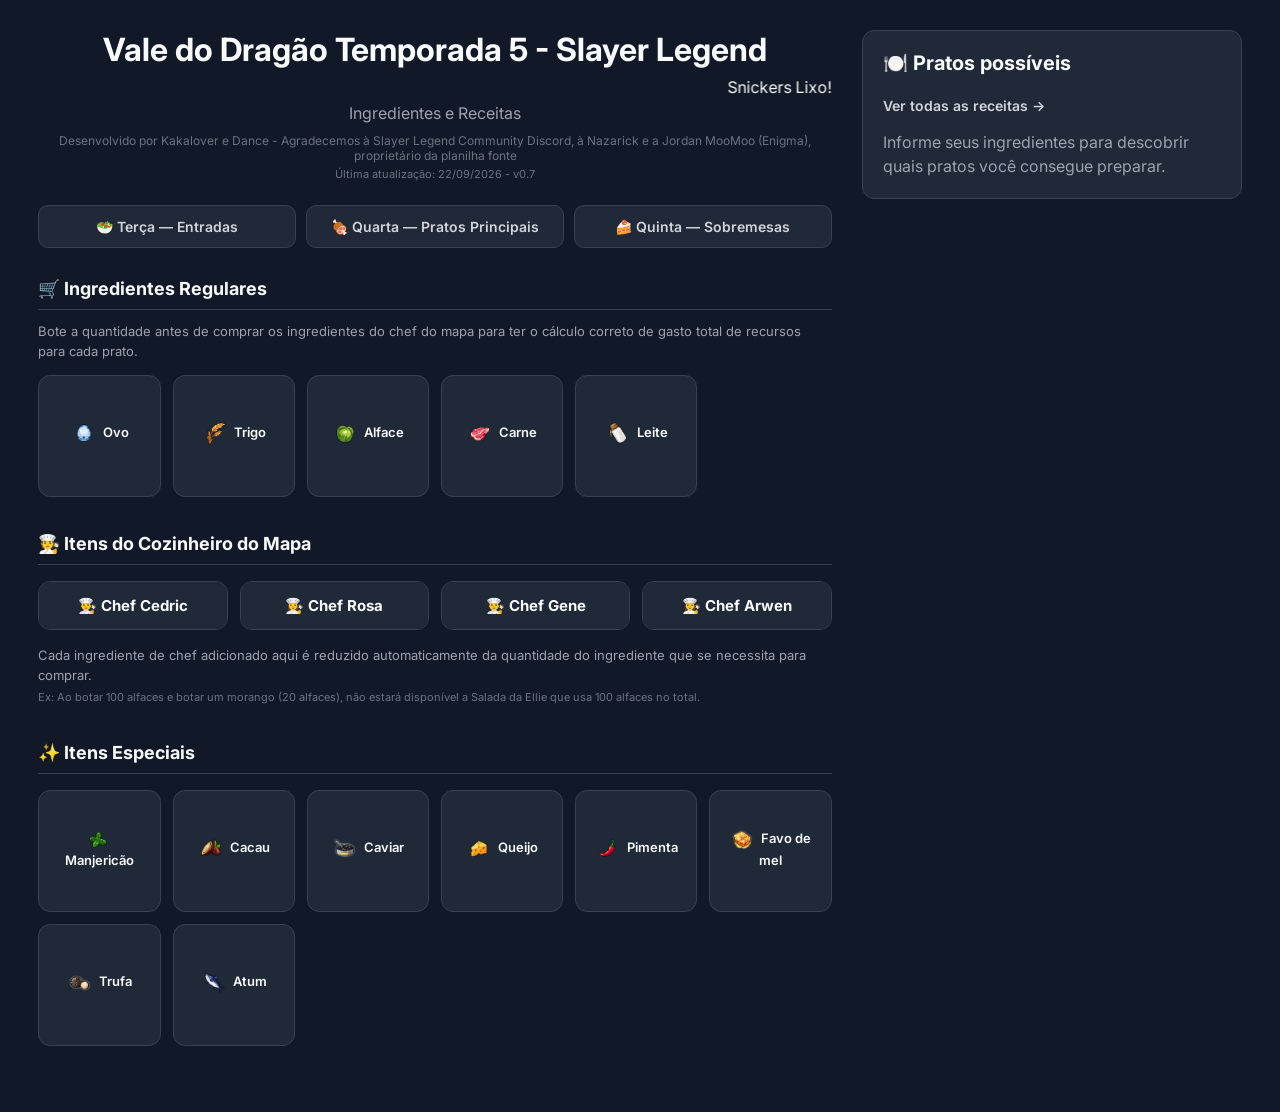
==== index.html @ dd19a3dc "feat: adiciona catalogo completo de receitas - inclui pagina de receitas com filtros por categoria, " ====
<!DOCTYPE html>
<html lang="pt-BR">

<head>
    <meta charset="UTF-8">
    <meta name="viewport" content="width=device-width, initial-scale=1.0">
    <title>Vale do Dragão Temporada 5 - Slayer Legend</title>
    <link rel="preconnect" href="https://fonts.googleapis.com">
    <link rel="preconnect" href="https://fonts.gstatic.com" crossorigin>
    <link href="https://fonts.googleapis.com/css2?family=Inter:wght@400;600;700&display=swap" rel="stylesheet">
    <link rel="stylesheet" href="style.css">
</head>

<body>

    <main class="container">

        <section class="main-content">

            <h1>Vale do Dragão Temporada 5 - Slayer Legend</h1>
            <marquee>Snickers Lixo! - Dance, 2026&nbsp;&nbsp;&nbsp;&nbsp;sai dai mirai nikki - Pevin, 2026&nbsp;&nbsp;&nbsp;&nbsp;,conforme,&nbsp;&nbsp;&nbsp;&nbsp;calma rabo de fada - Pevin, 2026&nbsp;&nbsp;&nbsp;&nbsp;Ban no Tales&nbsp;&nbsp;&nbsp;&nbsp;Mamo pelo amor de deus - Tales, 2025</marquee>
            <p class="subtitle">
                Ingredientes e Receitas
            </p>
            <p class="credits">Desenvolvido por Kakalover e Dance - Agradecemos à Slayer Legend Community Discord, à Nazarick e a Jordan MooMoo (Enigma), proprietário da planilha fonte</p>
            <p class="last-update">Última atualização: 22/09/2026 - v0.7</p>

            <!-- DAY SELECTOR -->
            <div class="day-selector">
                <button class="day-btn" data-day="Terca">🥗 Terça — Entradas</button>
                <button class="day-btn" data-day="Quarta">🍖 Quarta — Pratos Principais</button>
                <button class="day-btn" data-day="Quinta">🍰 Quinta — Sobremesas</button>
            </div>

            <!-- REGULAR INGREDIENTS -->
            <section class="ingredients-section">
                <h2>🛒 Ingredientes Regulares</h2>
                <p class="section-note">Bote a quantidade antes de comprar os ingredientes do chef do mapa para ter o cálculo correto de gasto total de recursos para cada prato.</p>
                <div class="ingredients">
                    <div class="ingredient-box">
                        <label for="Ovo"><img class="ingredient-icon" src="assets/ingredients/Ovo.png" alt=""> Ovo</label>
                        <input id="Ovo" type="number" min="0" value="0">
                    </div>
                    <div class="ingredient-box">
                        <label for="Trigo"><img class="ingredient-icon" src="assets/ingredients/Trigo.png" alt=""> Trigo</label>
                        <input id="Trigo" type="number" min="0" value="0">
                    </div>
                    <div class="ingredient-box">
                        <label for="Alface"><img class="ingredient-icon" src="assets/ingredients/Alface.png" alt=""> Alface</label>
                        <input id="Alface" type="number" min="0" value="0">
                    </div>
                    <div class="ingredient-box">
                        <label for="Carne"><img class="ingredient-icon" src="assets/ingredients/Carne.png" alt=""> Carne</label>
                        <input id="Carne" type="number" min="0" value="0">
                    </div>
                    <div class="ingredient-box">
                        <label for="Leite"><img class="ingredient-icon" src="assets/ingredients/Leite.png" alt=""> Leite</label>
                        <input id="Leite" type="number" min="0" value="0">
                    </div>
                </div>
            </section>

            <!-- MAP CHEF -->
            <section class="ingredients-section">
                <h2>🧑‍🍳 Itens do Cozinheiro do Mapa</h2>

                <div class="chefs-container">
                    <div class="chef-card" data-chef="cedric">
                        <div class="chef-header">👨‍🍳 Chef Cedric</div>
                        <label class="chef-checkbox"><input type="checkbox"> Eu já comprei os ingredientes, não reduza dos ingredientes regulares totais</label>
                        <label class="chef-checkbox"><input type="checkbox"> Obtive os ingredientes na runa, não reduza dos ingredientes regulares totais</label>
                        <div class="chef-items">
                            <div class="ingredient-box map-chef-item" data-id="Morango" data-cost-type="Alface" data-cost-amount="20">
                                <label><img class="ingredient-icon" src="assets/ingredients/Morango.png" alt=""> Morango</label>
                                <input type="number" min="0" step="10" value="0">
                            </div>
                            <div class="ingredient-box map-chef-item" data-id="Cana-de-açúcar" data-cost-type="Leite" data-cost-amount="50">
                                <label><img class="ingredient-icon" src="assets/ingredients/Cana-de-açúcar.png" alt=""> Cana-de-açúcar</label>
                                <input type="number" min="0" step="10" value="0">
                            </div>
                        </div>
                    </div>

                    <div class="chef-card" data-chef="rosa">
                        <div class="chef-header">👩‍🍳 Chef Rosa</div>
                        <label class="chef-checkbox"><input type="checkbox"> Eu já comprei os ingredientes, não reduza dos ingredientes regulares totais</label>
                        <label class="chef-checkbox"><input type="checkbox"> Obtive os ingredientes na runa, não reduza dos ingredientes regulares totais</label>
                        <div class="chef-items">
                            <div class="ingredient-box map-chef-item" data-id="Milho" data-cost-type="Leite" data-cost-amount="50">
                                <label><img class="ingredient-icon" src="assets/ingredients/Milho.png" alt=""> Milho</label>
                                <input type="number" min="0" step="10" value="0">
                            </div>
                            <div class="ingredient-box map-chef-item" data-id="Amendoim" data-cost-type="Alface" data-cost-amount="20">
                                <label><img class="ingredient-icon" src="assets/ingredients/Amendoim.png" alt=""> Amendoim</label>
                                <input type="number" min="0" step="10" value="0">
                            </div>
                        </div>
                    </div>

                    <div class="chef-card" data-chef="gene">
                        <div class="chef-header">👨‍🍳 Chef Gene</div>
                        <label class="chef-checkbox"><input type="checkbox"> Eu já comprei os ingredientes, não reduza dos ingredientes regulares totais</label>
                        <label class="chef-checkbox"><input type="checkbox"> Obtive os ingredientes na runa, não reduza dos ingredientes regulares totais</label>
                        <div class="chef-items">
                            <div class="ingredient-box map-chef-item" data-id="Camarão" data-cost-type="Trigo" data-cost-amount="100">
                                <label><img class="ingredient-icon" src="assets/ingredients/Camarão.png" alt=""> Camarão</label>
                                <input type="number" min="0" step="10" value="0">
                            </div>
                            <div class="ingredient-box map-chef-item" data-id="Arroz" data-cost-type="Carne" data-cost-amount="10">
                                <label><img class="ingredient-icon" src="assets/ingredients/Arroz.png" alt=""> Arroz</label>
                                <input type="number" min="0" step="10" value="0">
                            </div>
                        </div>
                    </div>

                    <div class="chef-card" data-chef="arwen">
                        <div class="chef-header">👩‍🍳 Chef Arwen</div>
                        <label class="chef-checkbox"><input type="checkbox"> Eu já comprei os ingredientes, não reduza dos ingredientes regulares totais</label>
                        <label class="chef-checkbox"><input type="checkbox"> Obtive os ingredientes na runa, não reduza dos ingredientes regulares totais</label>
                        <div class="chef-items">
                            <div class="ingredient-box map-chef-item" data-id="Batata" data-cost-type="Alface" data-cost-amount="20">
                                <label><img class="ingredient-icon" src="assets/ingredients/Batata.png" alt=""> Batata</label>
                                <input type="number" min="0" step="10" value="0">
                            </div>
                            <div class="ingredient-box map-chef-item" data-id="Tomate" data-cost-type="Leite" data-cost-amount="50">
                                <label><img class="ingredient-icon" src="assets/ingredients/Tomate.png" alt=""> Tomate</label>
                                <input type="number" min="0" step="10" value="0">
                            </div>
                        </div>
                    </div>
                </div>

                <p class="section-note chef-note">Cada ingrediente de chef adicionado aqui é reduzido automaticamente da quantidade do ingrediente que se necessita para comprar.<small>Ex: Ao botar 100 alfaces e botar um morango (20 alfaces), não estará disponível a Salada da Ellie que usa 100 alfaces no total.</small></p>

                <div id="cost-summary" class="cost-summary" style="display: none;">
                    <strong>Custos para o Cozinheiro:</strong>
                    <span id="cost-text"></span>
                </div>
            </section>

            <!-- SPECIAL INGREDIENTS -->
            <section class="ingredients-section">
                <h2>✨ Itens Especiais</h2>
                <div class="ingredients">
                    <div class="ingredient-box">
                        <label for="Manjericão"><img class="ingredient-icon" src="assets/ingredients/Manjericão.png" alt=""> Manjericão</label>
                        <input id="Manjericão" type="number" min="0" value="0">
                    </div>
                    <div class="ingredient-box">
                        <label for="Cacau"><img class="ingredient-icon" src="assets/ingredients/Cacau.png" alt=""> Cacau</label>
                        <input id="Cacau" type="number" min="0" value="0">
                    </div>
                    <div class="ingredient-box">
                        <label for="Caviar"><img class="ingredient-icon" src="assets/ingredients/Caviar.png" alt=""> Caviar</label>
                        <input id="Caviar" type="number" min="0" value="0">
                    </div>
                    <div class="ingredient-box">
                        <label for="Queijo"><img class="ingredient-icon" src="assets/ingredients/Queijo.png" alt=""> Queijo</label>
                        <input id="Queijo" type="number" min="0" value="0">
                    </div>
                    <div class="ingredient-box">
                        <label for="Pimenta"><img class="ingredient-icon" src="assets/ingredients/Pimenta.png" alt=""> Pimenta</label>
                        <input id="Pimenta" type="number" min="0" value="0">
                    </div>
                    <div class="ingredient-box">
                        <label for="Favo de mel"><img class="ingredient-icon" src="assets/ingredients/Favo de mel.png" alt=""> Favo de mel</label>
                        <input id="Favo de mel" type="number" min="0" value="0">
                    </div>
                    <div class="ingredient-box">
                        <label for="Trufa"><img class="ingredient-icon" src="assets/ingredients/Trufa.png" alt=""> Trufa</label>
                        <input id="Trufa" type="number" min="0" value="0">
                    </div>
                    <div class="ingredient-box">
                        <label for="Atum"><img class="ingredient-icon" src="assets/ingredients/Atum.png" alt=""> Atum</label>
                        <input id="Atum" type="number" min="0" value="0">
                    </div>
                </div>
            </section>

        </section>

        <aside id="results" class="results-panel">
            <h2>🍽️ Pratos possíveis</h2>
            <a class="catalog-link" href="receitas.html">Ver todas as receitas →</a>
            <p class="empty-message">
                Informe seus ingredientes para descobrir
                quais pratos você consegue preparar.
            </p>
        </aside>

    </main>

    <script src="script.js"></script>

</body>

</html>
---- style.css ----
* {
    box-sizing: border-box;
}

body {
    margin: 0;
    min-height: 100vh;
    font-family: 'Inter', Arial, sans-serif;
    background: #111827;
    color: #f9fafb;
}


/* =========================================================
   LAYOUT
   ========================================================= */

.container {
    width: min(1400px, 94%);
    margin: 0 auto;
    padding: 30px 0;
    display: grid;
    grid-template-columns: minmax(0, 1fr) 380px;
    gap: 30px;
    align-items: start;
}

.main-content {
    min-width: 0;
}

h1 {
    text-align: center;
    margin: 0 0 8px;
    font-size: 32px;
}

.subtitle {
    text-align: center;
    color: #9ca3af;
    margin: 0 0 8px;
    line-height: 1.5;
}

.credits,
.last-update {
    text-align: center;
    color: #6b7280;
    font-size: 12px;
    margin: 0 0 4px;
}

.last-update {
    font-size: 11px;
    margin-bottom: 24px;
}

.day-selector {
    display: flex;
    gap: 10px;
    margin-bottom: 30px;
    flex-wrap: wrap;
}

.day-btn {
    flex: 1;
    min-width: 130px;
    background: #1f2937;
    color: #d1d5db;
    border: 1px solid #374151;
    padding: 12px 10px;
    border-radius: 10px;
    cursor: pointer;
    font-weight: 600;
    font-family: inherit;
    font-size: 14px;
    transition: border-color 0.2s, background 0.2s, color 0.2s;
    text-align: center;
}

.day-btn:hover {
    border-color: #f59e0b;
    color: #f9fafb;
}

.day-btn.active {
    background: #f59e0b;
    color: #111827;
    border-color: #f59e0b;
}

.catalog-link {
    display: inline-block;
    width: fit-content;
    margin: -12px 0 16px;
    padding: 0;
    color: #d1d5db;
    font-size: 14px;
    font-weight: 600;
    text-decoration: none;
    transition: color 0.2s;
}

.catalog-link:hover {
    color: #fbbf24;
}


/* =========================================================
   INGREDIENT SECTIONS
   ========================================================= */

.ingredients-section {
    margin-bottom: 36px;
}

.ingredients-section h2 {
    margin: 0 0 16px;
    font-size: 18px;
    padding-bottom: 10px;
    border-bottom: 1px solid #374151;
}

.section-note {
    color: #9ca3af;
    font-size: 13px;
    line-height: 1.5;
    margin: -4px 0 14px;
}

.chef-note {
    margin: 16px 0 0;
}

.chef-note small {
    display: block;
    margin-top: 4px;
    color: #6b7280;
    font-size: 11px;
}

/* Square grid */
.ingredients {
    display: grid;
    grid-template-columns: repeat(auto-fill, minmax(120px, 1fr));
    gap: 12px;
}

/* Default box: icon + name only, click to reveal counter */
.ingredient-box {
    background: #1f2937;
    border: 1px solid #374151;
    border-radius: 12px;
    padding: 14px 10px;
    cursor: pointer;
    text-align: center;
    aspect-ratio: 1;
    display: flex;
    flex-direction: column;
    justify-content: center;
    align-items: center;
    transition: border-color 0.2s, transform 0.1s;
}

.ingredient-box:hover {
    border-color: #4b5563;
    transform: scale(1.02);
}

.ingredient-box.active {
    border-color: #f59e0b;
}

.ingredient-box label {
    display: block;
    font-weight: 600;
    font-size: 13px;
    word-break: break-word;
    line-height: 1.3;
    margin-bottom: 6px;
}

/* Regular/Special: input hidden until .active */
.ingredients-section > .ingredients .ingredient-box input {
    display: none;
    width: 60%;
    text-align: center;
    padding: 6px 8px;
    border-radius: 8px;
    border: 1px solid #4b5563;
    background: #111827;
    color: white;
    font-size: 15px;
    outline: none;
    font-family: inherit;
}

.ingredients-section > .ingredients .ingredient-box.active input {
    display: block;
}

.ingredient-box input:focus {
    border-color: #f59e0b;
    box-shadow: 0 0 0 2px rgba(245,158,11,0.15);
}


/* =========================================================
   CHEF CARDS
   ========================================================= */

.chefs-container {
    display: grid;
    grid-template-columns: repeat(auto-fill, minmax(170px, 1fr));
    gap: 12px;
}

.chef-card {
    background: #1f2937;
    border: 1px solid #374151;
    border-radius: 12px;
    overflow: hidden;
    transition: border-color 0.2s;
}

.chef-card.active {
    border-color: #f59e0b;
}

.chef-header {
    padding: 14px;
    font-weight: 700;
    font-size: 15px;
    cursor: pointer;
    text-align: center;
    user-select: none;
    background: #1f2937;
    transition: background 0.2s;
}

.chef-header:hover {
    background: #374151;
}

.chef-clear {
    display: none;
    margin: 0 10px 8px;
    width: calc(100% - 20px);
    padding: 6px 8px;
    border: 1px solid #4b5563;
    border-radius: 8px;
    background: transparent;
    color: #d1d5db;
    cursor: pointer;
    font: inherit;
    font-size: 11px;
}

.chef-clear:hover {
    border-color: #f59e0b;
    color: #f59e0b;
}

.chef-card.active .chef-clear {
    display: block;
}

.chef-card.active ~ .chef-card .chef-header[aria-disabled="true"],
.chef-header[aria-disabled="true"] {
    cursor: not-allowed;
    opacity: 0.45;
}

.chef-checkbox {
    display: none;
    gap: 6px;
    align-items: flex-start;
    padding: 0 10px 8px;
    color: #d1d5db;
    font-size: 11px;
    line-height: 1.35;
    cursor: pointer;
}

.chef-card.active .chef-checkbox {
    display: flex;
}

.chef-checkbox input {
    flex: 0 0 auto;
    margin: 1px 0 0;
    accent-color: #f59e0b;
}

.chef-items {
    display: none;
    flex-direction: column;
    gap: 8px;
    padding: 10px;
    background: #111827;
}

.chef-card.active .chef-items {
    display: flex;
}

/* Map chef items: always show input (no click-to-reveal) */
.map-chef-item {
    aspect-ratio: auto !important;
    padding: 10px !important;
    cursor: default !important;
    border: 1px solid #374151;
    border-radius: 10px;
}

.map-chef-item label {
    margin-bottom: 8px !important;
}

/* Always show the input inside chef items */
.map-chef-item input {
    display: block !important;
    width: 80%;
    text-align: center;
    padding: 6px 8px;
    border-radius: 8px;
    border: 1px solid #4b5563;
    background: #1f2937;
    color: white;
    font-size: 15px;
    outline: none;
    font-family: inherit;
}

.map-chef-item input:focus {
    border-color: #f59e0b;
    box-shadow: 0 0 0 2px rgba(245,158,11,0.15);
}

.map-chef-item.disabled {
    opacity: 0.45;
    pointer-events: none;
}

.map-chef-item.cannot-afford {
    opacity: 0.45;
}

.map-chef-item.cannot-afford input {
    border-color: #ef4444;
}

.ingredient-warning {
    display: block;
    margin-top: 7px;
    color: #fca5a5;
    font-size: 10px;
    line-height: 1.3;
}

/* Cost summary */
.cost-summary {
    margin-top: 16px;
    padding: 12px 16px;
    background: #1f2937;
    border-radius: 8px;
    border: 1px solid #f59e0b;
    color: #f59e0b;
    font-size: 14px;
}


/* =========================================================
   RESULTS PANEL
   ========================================================= */

.results-panel {
    position: sticky;
    top: 20px;
    background: #1f2937;
    border: 1px solid #374151;
    border-radius: 12px;
    padding: 20px;
    max-height: calc(100vh - 40px);
    overflow-y: auto;
}

.results-panel h2 {
    margin: 0 0 20px;
    font-size: 20px;
}

.empty-message {
    color: #9ca3af;
    line-height: 1.5;
    margin: 0;
}


/* =========================================================
   RECIPE CARDS
   ========================================================= */

.recipe {
    background: #111827;
    border: 1px solid #374151;
    border-radius: 10px;
    padding: 15px;
    margin-bottom: 12px;
}

.recipe-image {
    display: block;
    width: 100%;
    max-height: 72px;
    object-fit: contain;
    margin-bottom: 12px;
    border-radius: 8px;
    background: #1f2937;
}

.recipe:last-child {
    margin-bottom: 0;
}

.recipe h3 {
    margin: 0 0 7px;
    font-size: 17px;
    line-height: 1.3;
}

.recipe-info {
    color: #9ca3af;
    font-size: 13px;
    margin-bottom: 10px;
}

.recipe-portions {
    display: none;
    font-size: 16px;
    font-weight: bold;
    color: #f59e0b;
}

.recipe-ingredients {
    margin-top: 10px;
    color: #d1d5db;
    font-size: 13px;
    line-height: 1.5;
}

.recipe-ingredient {
    display: inline-flex;
    gap: 4px;
    align-items: center;
    white-space: nowrap;
}

.recipe-ingredient img {
    width: 20px;
    height: 20px;
    object-fit: contain;
    vertical-align: middle;
}

.ingredient-icon {
    width: 26px;
    height: 26px;
    margin-right: 3px;
    object-fit: contain;
    vertical-align: middle;
}

.recipe-ingredient {
    display: inline-flex;
    gap: 4px;
    align-items: center;
    white-space: nowrap;
}

.recipe-ingredient img {
    width: 20px;
    height: 20px;
    object-fit: contain;
    vertical-align: middle;
}

.recipe.highlight {
    border-color: #f59e0b;
    box-shadow: 0 0 12px rgba(245,158,11,0.2);
}

.recipe.highlight::before {
    content: "✨ Destaque do Dia";
    display: inline-block;
    background: #f59e0b;
    color: #111827;
    font-size: 11px;
    font-weight: bold;
    padding: 3px 8px;
    border-radius: 10px;
    margin-bottom: 8px;
}

.recipe.dimmed {
    opacity: 0.4;
}


/* =========================================================
   SCROLLBAR
   ========================================================= */

.results-panel::-webkit-scrollbar { width: 7px; }
.results-panel::-webkit-scrollbar-track { background: #111827; border-radius: 10px; }
.results-panel::-webkit-scrollbar-thumb { background: #4b5563; border-radius: 10px; }
.results-panel::-webkit-scrollbar-thumb:hover { background: #6b7280; }


/* =========================================================
   RESPONSIVE
   ========================================================= */

@media (max-width: 1100px) {
    .container { grid-template-columns: minmax(0, 1fr) 320px; }
}

@media (max-width: 800px) {
    .container { grid-template-columns: 1fr; }
    .results-panel { position: static; max-height: none; order: 2; }
}

@media (max-width: 500px) {
    .container { width: 94%; padding: 20px 0; }
    h1 { font-size: 26px; }
    .ingredients { grid-template-columns: repeat(2, 1fr); }
    .chefs-container { grid-template-columns: repeat(2, 1fr); }
    .day-selector { flex-direction: column; }
}
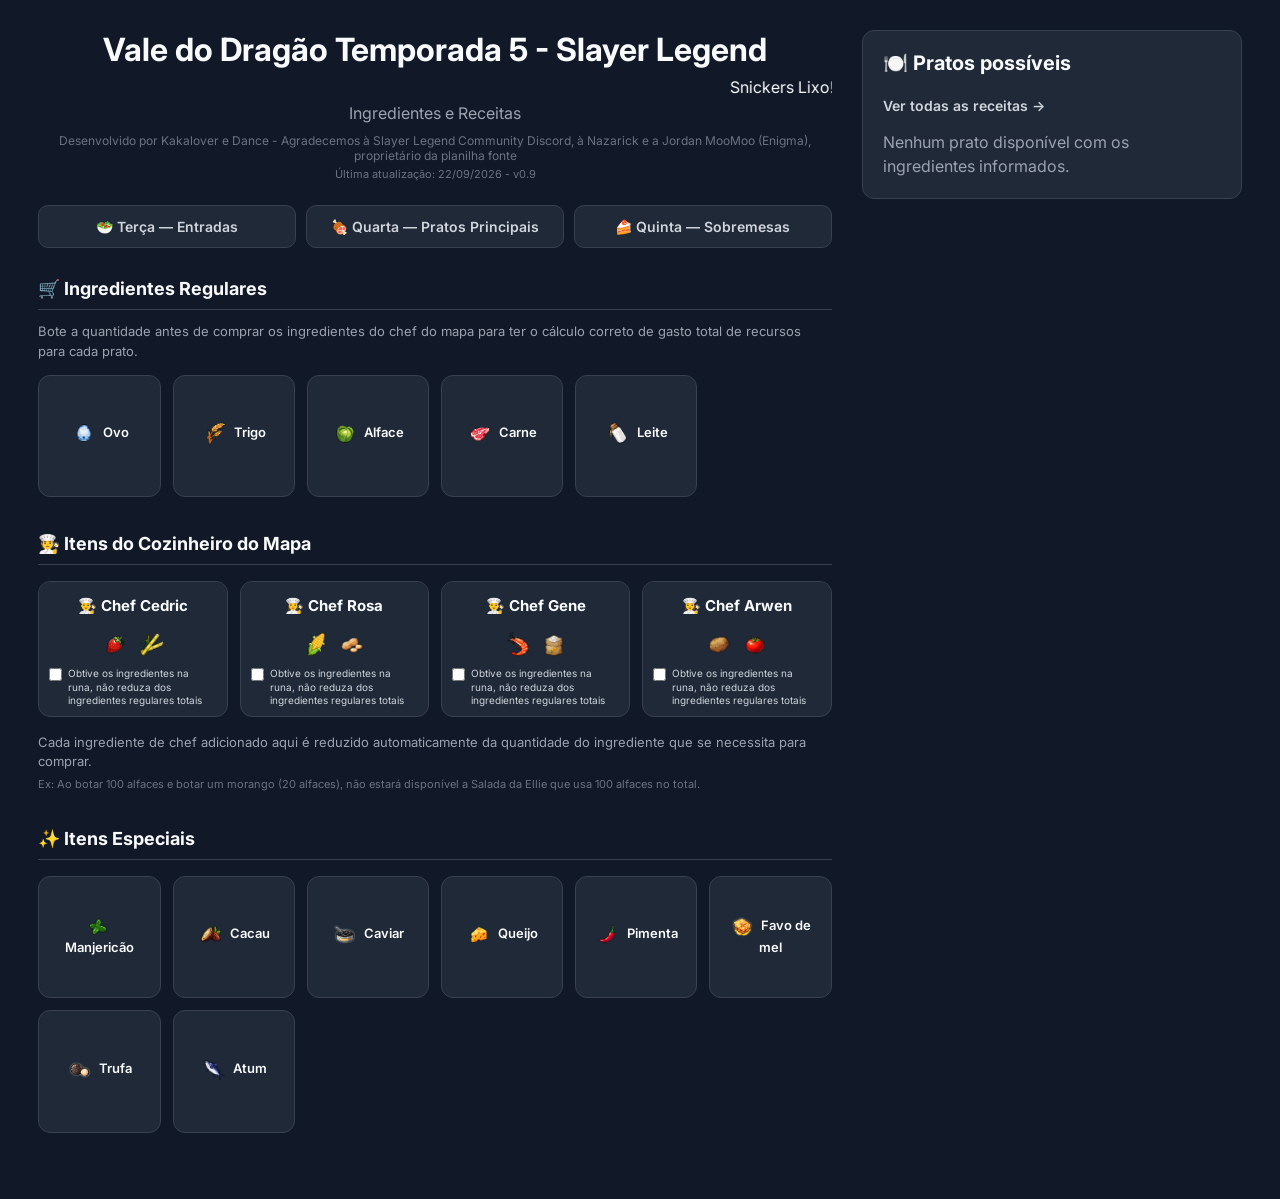
==== commit f4d59704: "feat: amplia suporte a chefs e trocas - permite um chef normal e chefs adicionais obtidos na runa  -" ====
--- a/index.html
+++ b/index.html
@@ -23,7 +23,7 @@
                 Ingredientes e Receitas
             </p>
             <p class="credits">Desenvolvido por Kakalover e Dance - Agradecemos à Slayer Legend Community Discord, à Nazarick e a Jordan MooMoo (Enigma), proprietário da planilha fonte</p>
-            <p class="last-update">Última atualização: 22/09/2026 - v0.7</p>
+            <p class="last-update">Última atualização: 22/09/2026 - v0.9</p>
 
             <!-- DAY SELECTOR -->
             <div class="day-selector">
@@ -67,8 +67,9 @@
                 <div class="chefs-container">
                     <div class="chef-card" data-chef="cedric">
                         <div class="chef-header">👨‍🍳 Chef Cedric</div>
-                        <label class="chef-checkbox"><input type="checkbox"> Eu já comprei os ingredientes, não reduza dos ingredientes regulares totais</label>
-                        <label class="chef-checkbox"><input type="checkbox"> Obtive os ingredientes na runa, não reduza dos ingredientes regulares totais</label>
+                        <div class="chef-preview" aria-label="Ingredientes do Chef Cedric"></div>
+                        <label class="chef-checkbox purchased-checkbox"><input type="checkbox"> Eu já comprei os ingredientes, não reduza dos ingredientes regulares totais</label>
+                        <label class="chef-checkbox rune-checkbox"><input type="checkbox"> Obtive os ingredientes na runa, não reduza dos ingredientes regulares totais</label>
                         <div class="chef-items">
                             <div class="ingredient-box map-chef-item" data-id="Morango" data-cost-type="Alface" data-cost-amount="20">
                                 <label><img class="ingredient-icon" src="assets/ingredients/Morango.png" alt=""> Morango</label>
@@ -83,8 +84,9 @@
 
                     <div class="chef-card" data-chef="rosa">
                         <div class="chef-header">👩‍🍳 Chef Rosa</div>
-                        <label class="chef-checkbox"><input type="checkbox"> Eu já comprei os ingredientes, não reduza dos ingredientes regulares totais</label>
-                        <label class="chef-checkbox"><input type="checkbox"> Obtive os ingredientes na runa, não reduza dos ingredientes regulares totais</label>
+                        <div class="chef-preview" aria-label="Ingredientes da Chef Rosa"></div>
+                        <label class="chef-checkbox purchased-checkbox"><input type="checkbox"> Eu já comprei os ingredientes, não reduza dos ingredientes regulares totais</label>
+                        <label class="chef-checkbox rune-checkbox"><input type="checkbox"> Obtive os ingredientes na runa, não reduza dos ingredientes regulares totais</label>
                         <div class="chef-items">
                             <div class="ingredient-box map-chef-item" data-id="Milho" data-cost-type="Leite" data-cost-amount="50">
                                 <label><img class="ingredient-icon" src="assets/ingredients/Milho.png" alt=""> Milho</label>
@@ -99,8 +101,9 @@
 
                     <div class="chef-card" data-chef="gene">
                         <div class="chef-header">👨‍🍳 Chef Gene</div>
-                        <label class="chef-checkbox"><input type="checkbox"> Eu já comprei os ingredientes, não reduza dos ingredientes regulares totais</label>
-                        <label class="chef-checkbox"><input type="checkbox"> Obtive os ingredientes na runa, não reduza dos ingredientes regulares totais</label>
+                        <div class="chef-preview" aria-label="Ingredientes do Chef Gene"></div>
+                        <label class="chef-checkbox purchased-checkbox"><input type="checkbox"> Eu já comprei os ingredientes, não reduza dos ingredientes regulares totais</label>
+                        <label class="chef-checkbox rune-checkbox"><input type="checkbox"> Obtive os ingredientes na runa, não reduza dos ingredientes regulares totais</label>
                         <div class="chef-items">
                             <div class="ingredient-box map-chef-item" data-id="Camarão" data-cost-type="Trigo" data-cost-amount="100">
                                 <label><img class="ingredient-icon" src="assets/ingredients/Camarão.png" alt=""> Camarão</label>
@@ -115,8 +118,9 @@
 
                     <div class="chef-card" data-chef="arwen">
                         <div class="chef-header">👩‍🍳 Chef Arwen</div>
-                        <label class="chef-checkbox"><input type="checkbox"> Eu já comprei os ingredientes, não reduza dos ingredientes regulares totais</label>
-                        <label class="chef-checkbox"><input type="checkbox"> Obtive os ingredientes na runa, não reduza dos ingredientes regulares totais</label>
+                        <div class="chef-preview" aria-label="Ingredientes da Chef Arwen"></div>
+                        <label class="chef-checkbox purchased-checkbox"><input type="checkbox"> Eu já comprei os ingredientes, não reduza dos ingredientes regulares totais</label>
+                        <label class="chef-checkbox rune-checkbox"><input type="checkbox"> Obtive os ingredientes na runa, não reduza dos ingredientes regulares totais</label>
                         <div class="chef-items">
                             <div class="ingredient-box map-chef-item" data-id="Batata" data-cost-type="Alface" data-cost-amount="20">
                                 <label><img class="ingredient-icon" src="assets/ingredients/Batata.png" alt=""> Batata</label>
--- a/style.css
+++ b/style.css
@@ -220,11 +220,20 @@
     border: 1px solid #374151;
     border-radius: 12px;
     overflow: hidden;
-    transition: border-color 0.2s;
+    transition: border-color 0.2s, transform 0.2s;
 }
 
 .chef-card.active {
     border-color: #f59e0b;
+}
+
+.chef-card.rune-active {
+    border-color: #38bdf8;
+}
+
+.chef-card.chef-blocked {
+    border-color: #ef4444;
+    transform: translateX(3px);
 }
 
 .chef-header {
@@ -265,12 +274,6 @@
     display: block;
 }
 
-.chef-card.active ~ .chef-card .chef-header[aria-disabled="true"],
-.chef-header[aria-disabled="true"] {
-    cursor: not-allowed;
-    opacity: 0.45;
-}
-
 .chef-checkbox {
     display: none;
     gap: 6px;
@@ -282,14 +285,42 @@
     cursor: pointer;
 }
 
-.chef-card.active .chef-checkbox {
+.chef-card.active .purchased-checkbox {
     display: flex;
+}
+
+.chef-card.rune-active .purchased-checkbox {
+    display: none;
+}
+
+.chef-card .rune-checkbox {
+    display: flex;
+    padding: 0 10px 8px;
+    font-size: 10px;
+}
+
+.chef-card.rune-active .rune-checkbox {
+    color: #7dd3fc;
 }
 
 .chef-checkbox input {
     flex: 0 0 auto;
     margin: 1px 0 0;
     accent-color: #f59e0b;
+}
+
+.chef-preview {
+    display: flex;
+    gap: 6px;
+    justify-content: center;
+    min-height: 34px;
+    padding: 0 10px 8px;
+}
+
+.chef-preview img {
+    width: 30px;
+    height: 30px;
+    object-fit: contain;
 }
 
 .chef-items {
@@ -506,6 +537,27 @@
     opacity: 0.4;
 }
 
+.suggestions-heading {
+    margin: 22px 0 12px;
+    padding-top: 16px;
+    border-top: 1px solid #374151;
+    color: #fbbf24;
+    font-size: 15px;
+}
+
+.recipe-suggestion {
+    border-style: dashed;
+    border-color: #6b7280;
+    opacity: 0.82;
+}
+
+.trade-suggestion {
+    margin-top: 8px;
+    color: #fbbf24;
+    font-size: 12px;
+    font-weight: 700;
+}
+
 
 /* =========================================================
    SCROLLBAR
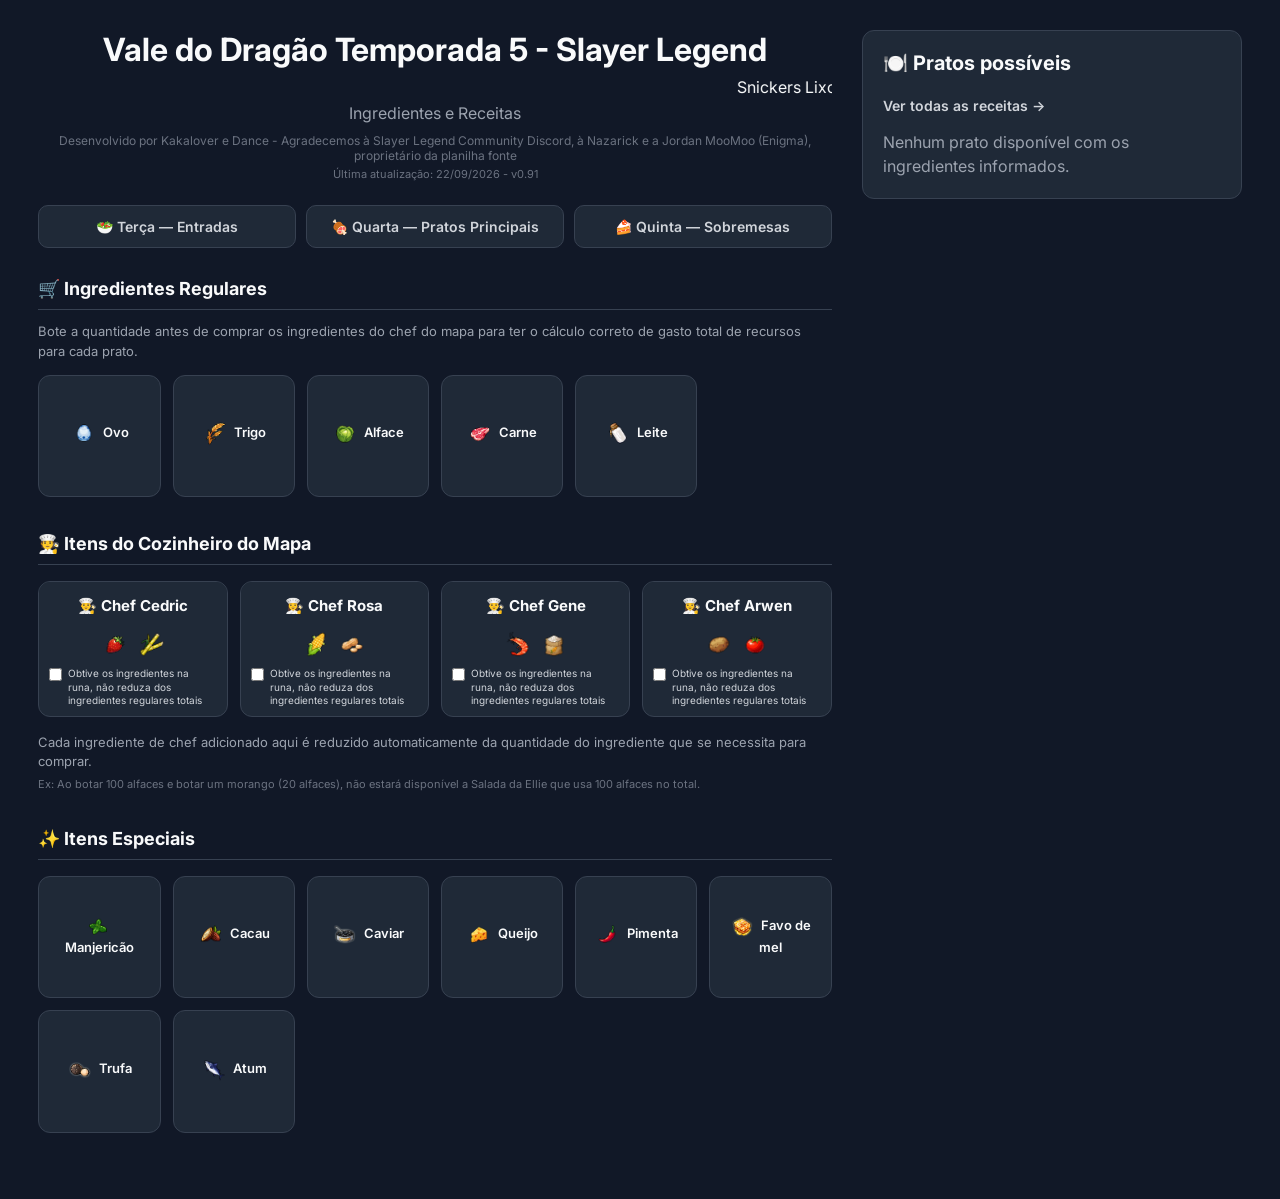
==== commit 33240267: "fix: corrige custo real das trocas com chefs - desconta os recursos usados na troca antes de validar" ====
--- a/index.html
+++ b/index.html
@@ -23,7 +23,7 @@
                 Ingredientes e Receitas
             </p>
             <p class="credits">Desenvolvido por Kakalover e Dance - Agradecemos à Slayer Legend Community Discord, à Nazarick e a Jordan MooMoo (Enigma), proprietário da planilha fonte</p>
-            <p class="last-update">Última atualização: 22/09/2026 - v0.9</p>
+            <p class="last-update">Última atualização: 22/09/2026 - v0.91</p>
 
             <!-- DAY SELECTOR -->
             <div class="day-selector">
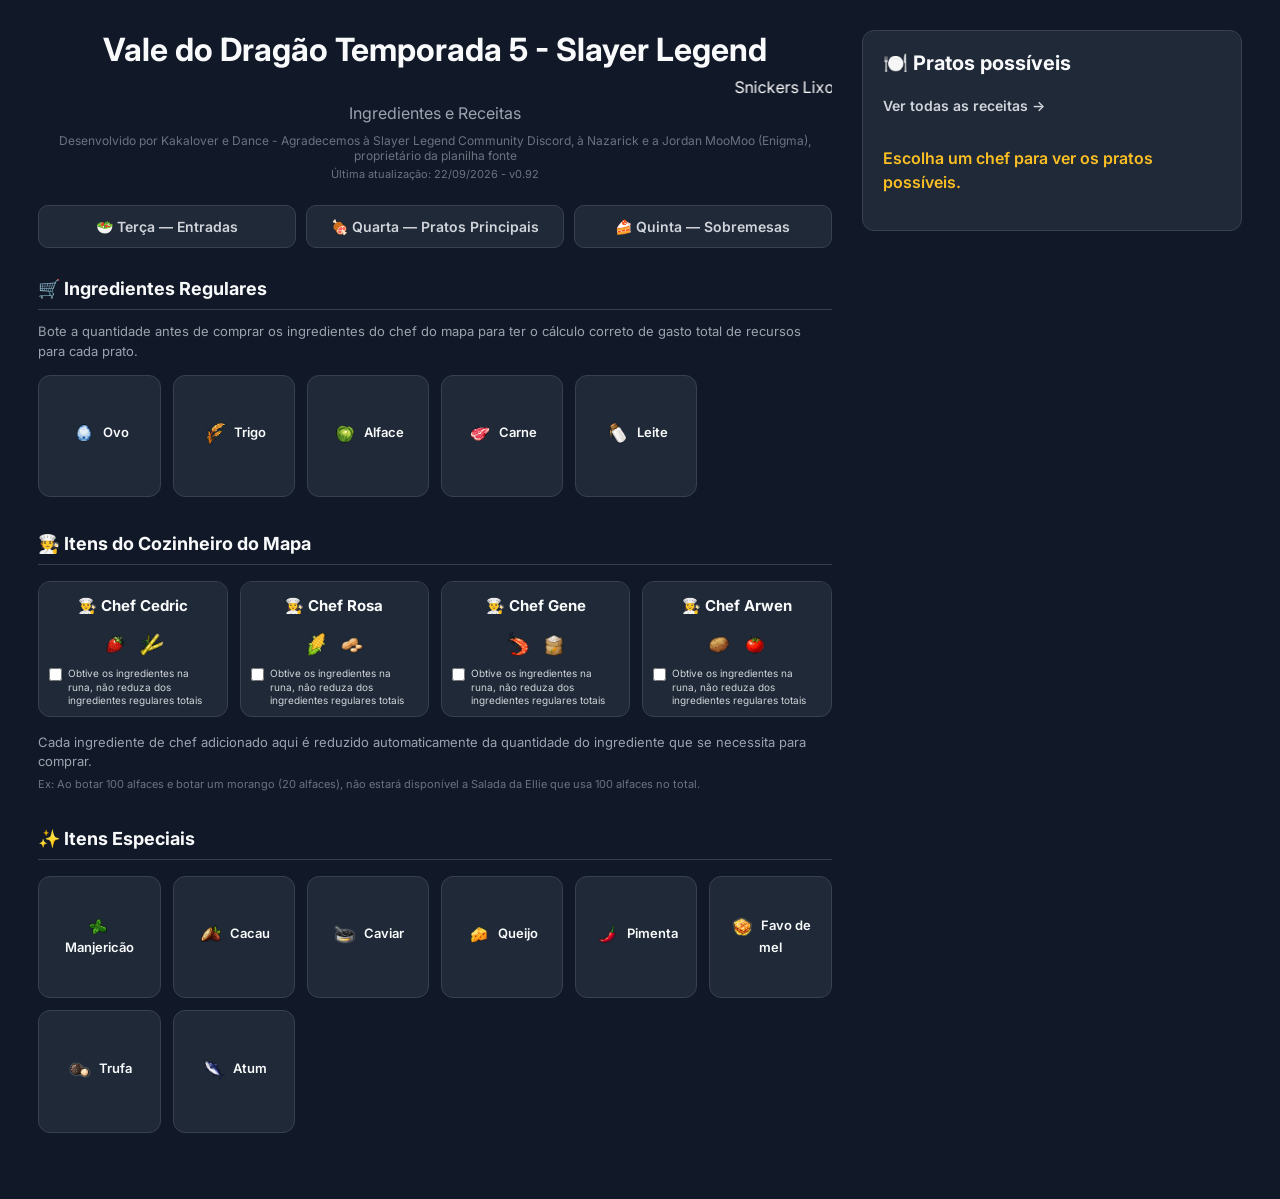
==== commit a8af9ed3: "feat: exige chef e exibe bonus dos pratos - exige a selecao de um chef antes de mostrar resultados  " ====
--- a/index.html
+++ b/index.html
@@ -23,7 +23,7 @@
                 Ingredientes e Receitas
             </p>
             <p class="credits">Desenvolvido por Kakalover e Dance - Agradecemos à Slayer Legend Community Discord, à Nazarick e a Jordan MooMoo (Enigma), proprietário da planilha fonte</p>
-            <p class="last-update">Última atualização: 22/09/2026 - v0.91</p>
+            <p class="last-update">Última atualização: 22/09/2026 - v0.92</p>
 
             <!-- DAY SELECTOR -->
             <div class="day-selector">
--- a/style.css
+++ b/style.css
@@ -466,6 +466,21 @@
     margin-bottom: 10px;
 }
 
+.recipe-bonus {
+    margin-top: 10px;
+    padding-top: 8px;
+    border-top: 1px solid #374151;
+    color: #a7f3d0;
+    font-size: 11px;
+    line-height: 1.4;
+}
+
+.chef-required-message {
+    padding: 16px 0;
+    color: #fbbf24;
+    font-weight: 600;
+}
+
 .recipe-portions {
     display: none;
     font-size: 16px;
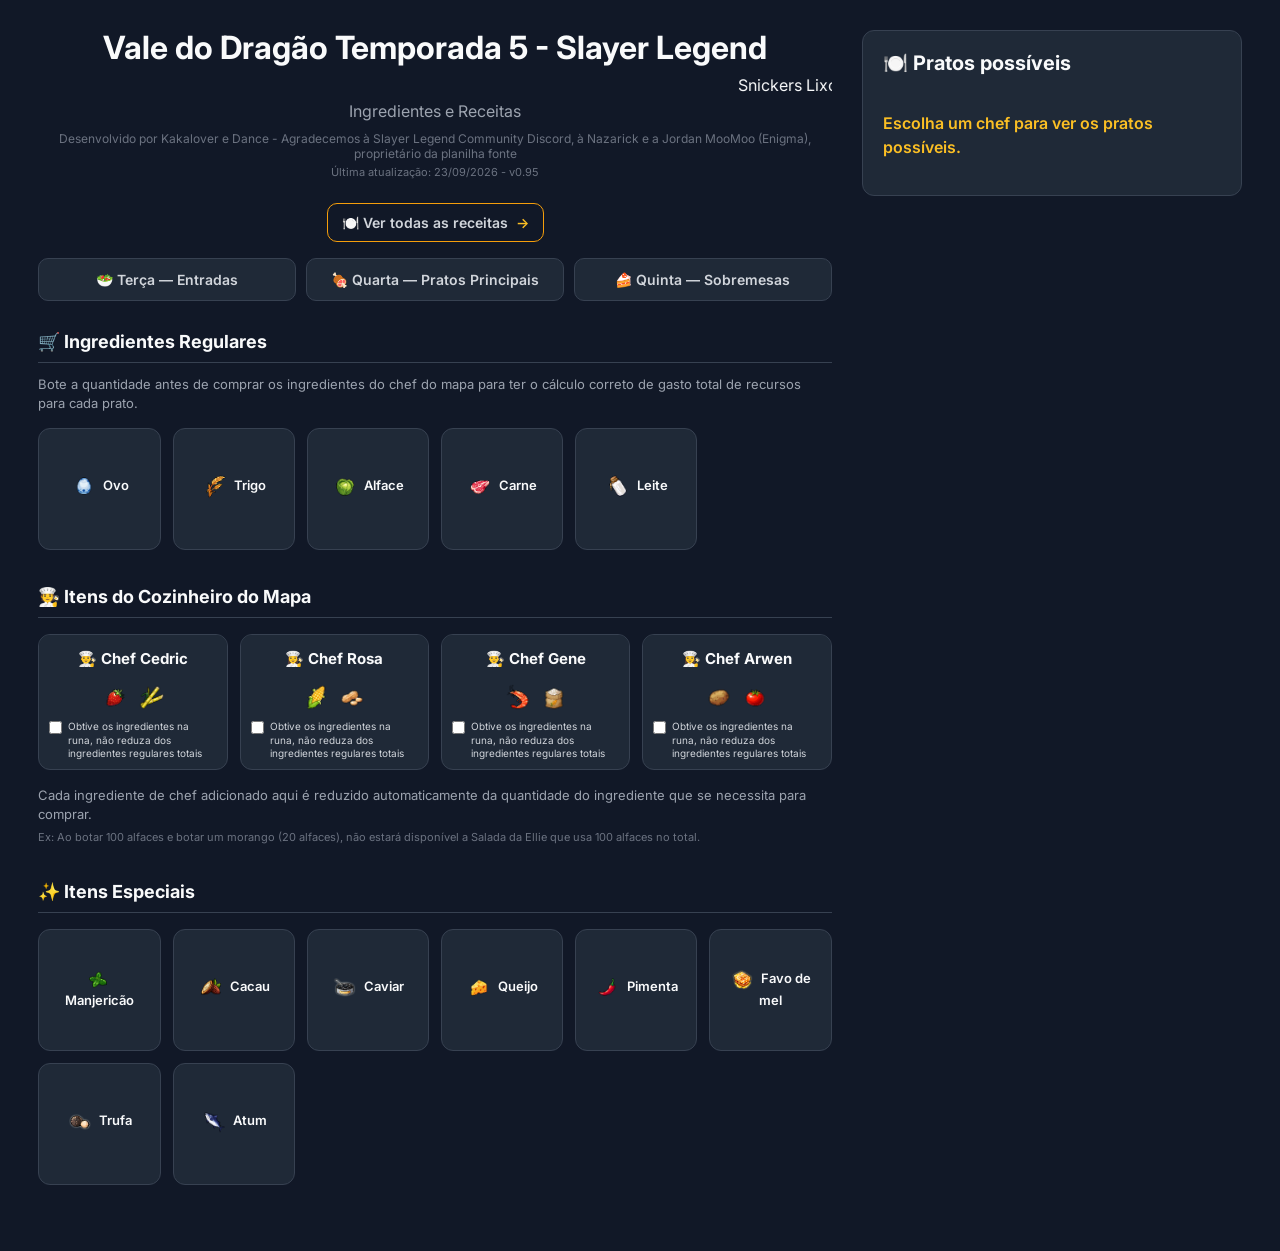
==== commit a8d2d3c6: "Melhora layout mobile e atualiza versao 0.95" ====
--- a/index.html
+++ b/index.html
@@ -23,7 +23,8 @@
                 Ingredientes e Receitas
             </p>
             <p class="credits">Desenvolvido por Kakalover e Dance - Agradecemos à Slayer Legend Community Discord, à Nazarick e a Jordan MooMoo (Enigma), proprietário da planilha fonte</p>
-            <p class="last-update">Última atualização: 22/09/2026 - v0.92</p>
+            <p class="last-update">Última atualização: 23/09/2026 - v0.95</p>
+            <a class="catalog-link catalog-link-top" href="receitas.html">🍽️ Ver todas as receitas <span>→</span></a>
 
             <!-- DAY SELECTOR -->
             <div class="day-selector">
@@ -185,7 +186,6 @@
 
         <aside id="results" class="results-panel">
             <h2>🍽️ Pratos possíveis</h2>
-            <a class="catalog-link" href="receitas.html">Ver todas as receitas →</a>
             <p class="empty-message">
                 Informe seus ingredientes para descobrir
                 quais pratos você consegue preparar.
@@ -195,6 +195,8 @@
     </main>
 
     <script src="script.js"></script>
+    <script data-goatcounter="https://receitadv.goatcounter.com/count"
+            async src="//gc.zgo.at/count.js"></script>
 
 </body>
 
--- a/style.css
+++ b/style.css
@@ -33,6 +33,7 @@
     text-align: center;
     margin: 0 0 8px;
     font-size: 32px;
+    line-height: 1.15;
 }
 
 .subtitle {
@@ -92,17 +93,35 @@
 .catalog-link {
     display: inline-block;
     width: fit-content;
-    margin: -12px 0 16px;
-    padding: 0;
+    margin: 0 0 16px;
+    padding: 10px 14px;
+    border: 1px solid #f59e0b;
+    border-radius: 10px;
     color: #d1d5db;
     font-size: 14px;
     font-weight: 600;
     text-decoration: none;
-    transition: color 0.2s;
+    transition: background 0.2s, color 0.2s, transform 0.2s;
+}
+
+.catalog-link-top {
+    display: block;
+    margin: 0 auto 16px;
 }
 
 .catalog-link:hover {
+    color: #111827;
+    background: #f59e0b;
+    transform: translateY(-1px);
+}
+
+.catalog-link span {
+    margin-left: 4px;
     color: #fbbf24;
+}
+
+.catalog-link:hover span {
+    color: #111827;
 }
 
 
@@ -598,9 +617,17 @@
 }
 
 @media (max-width: 500px) {
-    .container { width: 94%; padding: 20px 0; }
-    h1 { font-size: 26px; }
-    .ingredients { grid-template-columns: repeat(2, 1fr); }
-    .chefs-container { grid-template-columns: repeat(2, 1fr); }
+    .container { width: 92%; padding: 16px 0 24px; gap: 22px; }
+    h1 { font-size: 24px; line-height: 1.18; }
+    .subtitle { font-size: 14px; }
+    .credits { font-size: 11px; line-height: 1.4; }
+    .last-update { margin-bottom: 16px; }
+    .catalog-link { width: 100%; text-align: center; }
+    .ingredients { grid-template-columns: repeat(2, minmax(0, 1fr)); gap: 9px; }
+    .ingredient-box { height: 128px; min-height: 0; padding: 10px 6px; aspect-ratio: auto; }
+    .ingredients-section h2 { font-size: 17px; }
+    .chefs-container { grid-template-columns: 1fr; }
     .day-selector { flex-direction: column; }
-}
+    .day-btn { min-height: 48px; }
+    .results-panel { padding: 16px; }
+}
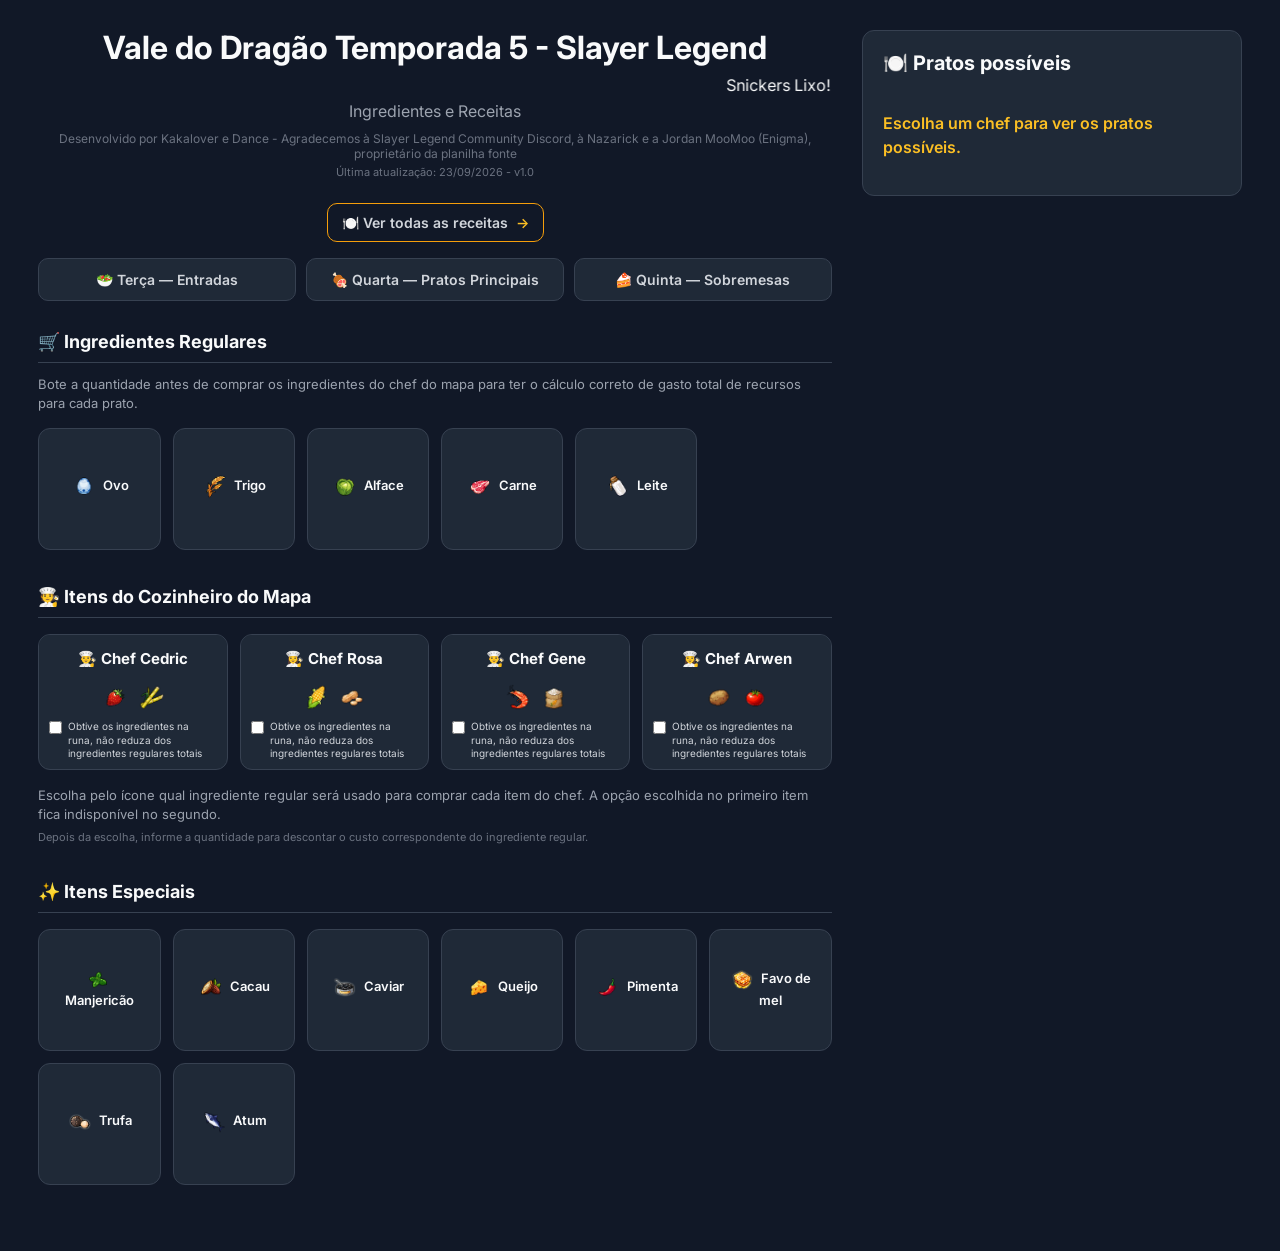
==== commit fa88f3e1: "feat: atualizar fluxo de custos dos chefs" ====
--- a/index.html
+++ b/index.html
@@ -23,7 +23,7 @@
                 Ingredientes e Receitas
             </p>
             <p class="credits">Desenvolvido por Kakalover e Dance - Agradecemos à Slayer Legend Community Discord, à Nazarick e a Jordan MooMoo (Enigma), proprietário da planilha fonte</p>
-            <p class="last-update">Última atualização: 23/09/2026 - v0.95</p>
+            <p class="last-update">Última atualização: 23/09/2026 - v1.0</p>
             <a class="catalog-link catalog-link-top" href="receitas.html">🍽️ Ver todas as receitas <span>→</span></a>
 
             <!-- DAY SELECTOR -->
@@ -72,12 +72,14 @@
                         <label class="chef-checkbox purchased-checkbox"><input type="checkbox"> Eu já comprei os ingredientes, não reduza dos ingredientes regulares totais</label>
                         <label class="chef-checkbox rune-checkbox"><input type="checkbox"> Obtive os ingredientes na runa, não reduza dos ingredientes regulares totais</label>
                         <div class="chef-items">
-                            <div class="ingredient-box map-chef-item" data-id="Morango" data-cost-type="Alface" data-cost-amount="20">
+                            <div class="ingredient-box map-chef-item" data-id="Morango">
                                 <label><img class="ingredient-icon" src="assets/ingredients/Morango.png" alt=""> Morango</label>
-                                <input type="number" min="0" step="10" value="0">
-                            </div>
-                            <div class="ingredient-box map-chef-item" data-id="Cana-de-açúcar" data-cost-type="Leite" data-cost-amount="50">
+                                <div class="chef-cost-options" aria-label="Escolha o ingrediente usado para comprar Morango"></div>
+                                <input type="number" min="0" step="10" value="0">
+                            </div>
+                            <div class="ingredient-box map-chef-item" data-id="Cana-de-açúcar">
                                 <label><img class="ingredient-icon" src="assets/ingredients/Cana-de-açúcar.png" alt=""> Cana-de-açúcar</label>
+                                <div class="chef-cost-options" aria-label="Escolha o ingrediente usado para comprar Cana-de-açúcar"></div>
                                 <input type="number" min="0" step="10" value="0">
                             </div>
                         </div>
@@ -89,12 +91,14 @@
                         <label class="chef-checkbox purchased-checkbox"><input type="checkbox"> Eu já comprei os ingredientes, não reduza dos ingredientes regulares totais</label>
                         <label class="chef-checkbox rune-checkbox"><input type="checkbox"> Obtive os ingredientes na runa, não reduza dos ingredientes regulares totais</label>
                         <div class="chef-items">
-                            <div class="ingredient-box map-chef-item" data-id="Milho" data-cost-type="Leite" data-cost-amount="50">
+                            <div class="ingredient-box map-chef-item" data-id="Milho">
                                 <label><img class="ingredient-icon" src="assets/ingredients/Milho.png" alt=""> Milho</label>
-                                <input type="number" min="0" step="10" value="0">
-                            </div>
-                            <div class="ingredient-box map-chef-item" data-id="Amendoim" data-cost-type="Alface" data-cost-amount="20">
+                                <div class="chef-cost-options" aria-label="Escolha o ingrediente usado para comprar Milho"></div>
+                                <input type="number" min="0" step="10" value="0">
+                            </div>
+                            <div class="ingredient-box map-chef-item" data-id="Amendoim">
                                 <label><img class="ingredient-icon" src="assets/ingredients/Amendoim.png" alt=""> Amendoim</label>
+                                <div class="chef-cost-options" aria-label="Escolha o ingrediente usado para comprar Amendoim"></div>
                                 <input type="number" min="0" step="10" value="0">
                             </div>
                         </div>
@@ -106,12 +110,14 @@
                         <label class="chef-checkbox purchased-checkbox"><input type="checkbox"> Eu já comprei os ingredientes, não reduza dos ingredientes regulares totais</label>
                         <label class="chef-checkbox rune-checkbox"><input type="checkbox"> Obtive os ingredientes na runa, não reduza dos ingredientes regulares totais</label>
                         <div class="chef-items">
-                            <div class="ingredient-box map-chef-item" data-id="Camarão" data-cost-type="Trigo" data-cost-amount="100">
+                            <div class="ingredient-box map-chef-item" data-id="Camarão">
                                 <label><img class="ingredient-icon" src="assets/ingredients/Camarão.png" alt=""> Camarão</label>
-                                <input type="number" min="0" step="10" value="0">
-                            </div>
-                            <div class="ingredient-box map-chef-item" data-id="Arroz" data-cost-type="Carne" data-cost-amount="10">
+                                <div class="chef-cost-options" aria-label="Escolha o ingrediente usado para comprar Camarão"></div>
+                                <input type="number" min="0" step="10" value="0">
+                            </div>
+                            <div class="ingredient-box map-chef-item" data-id="Arroz">
                                 <label><img class="ingredient-icon" src="assets/ingredients/Arroz.png" alt=""> Arroz</label>
+                                <div class="chef-cost-options" aria-label="Escolha o ingrediente usado para comprar Arroz"></div>
                                 <input type="number" min="0" step="10" value="0">
                             </div>
                         </div>
@@ -123,19 +129,21 @@
                         <label class="chef-checkbox purchased-checkbox"><input type="checkbox"> Eu já comprei os ingredientes, não reduza dos ingredientes regulares totais</label>
                         <label class="chef-checkbox rune-checkbox"><input type="checkbox"> Obtive os ingredientes na runa, não reduza dos ingredientes regulares totais</label>
                         <div class="chef-items">
-                            <div class="ingredient-box map-chef-item" data-id="Batata" data-cost-type="Alface" data-cost-amount="20">
+                            <div class="ingredient-box map-chef-item" data-id="Batata">
                                 <label><img class="ingredient-icon" src="assets/ingredients/Batata.png" alt=""> Batata</label>
-                                <input type="number" min="0" step="10" value="0">
-                            </div>
-                            <div class="ingredient-box map-chef-item" data-id="Tomate" data-cost-type="Leite" data-cost-amount="50">
+                                <div class="chef-cost-options" aria-label="Escolha o ingrediente usado para comprar Batata"></div>
+                                <input type="number" min="0" step="10" value="0">
+                            </div>
+                            <div class="ingredient-box map-chef-item" data-id="Tomate">
                                 <label><img class="ingredient-icon" src="assets/ingredients/Tomate.png" alt=""> Tomate</label>
-                                <input type="number" min="0" step="10" value="0">
-                            </div>
-                        </div>
-                    </div>
-                </div>
-
-                <p class="section-note chef-note">Cada ingrediente de chef adicionado aqui é reduzido automaticamente da quantidade do ingrediente que se necessita para comprar.<small>Ex: Ao botar 100 alfaces e botar um morango (20 alfaces), não estará disponível a Salada da Ellie que usa 100 alfaces no total.</small></p>
+                                <div class="chef-cost-options" aria-label="Escolha o ingrediente usado para comprar Tomate"></div>
+                                <input type="number" min="0" step="10" value="0">
+                            </div>
+                        </div>
+                    </div>
+                </div>
+
+                <p class="section-note chef-note">Escolha pelo ícone qual ingrediente regular será usado para comprar cada item do chef. A opção escolhida no primeiro item fica indisponível no segundo.<small>Depois da escolha, informe a quantidade para descontar o custo correspondente do ingrediente regular.</small></p>
 
                 <div id="cost-summary" class="cost-summary" style="display: none;">
                     <strong>Custos para o Cozinheiro:</strong>
--- a/style.css
+++ b/style.css
@@ -235,6 +235,8 @@
 }
 
 .chef-card {
+    width: 100%;
+    min-width: 0;
     background: #1f2937;
     border: 1px solid #374151;
     border-radius: 12px;
@@ -345,8 +347,8 @@
 .chef-items {
     display: none;
     flex-direction: column;
-    gap: 8px;
-    padding: 10px;
+    gap: 12px;
+    padding: 12px;
     background: #111827;
 }
 
@@ -356,20 +358,78 @@
 
 /* Map chef items: always show input (no click-to-reveal) */
 .map-chef-item {
+    width: 100%;
+    min-width: 0;
+    height: auto !important;
+    min-height: 118px;
     aspect-ratio: auto !important;
-    padding: 10px !important;
+    padding: 12px !important;
     cursor: default !important;
     border: 1px solid #374151;
     border-radius: 10px;
 }
 
 .map-chef-item label {
-    margin-bottom: 8px !important;
-}
-
-/* Always show the input inside chef items */
+    flex: 0 0 auto;
+    margin-bottom: 10px !important;
+}
+
+.chef-cost-options {
+    display: flex;
+    justify-content: center;
+    gap: 6px;
+    margin: 4px 0 2px;
+}
+
+.chef-cost-btn {
+    width: 30px;
+    height: 30px;
+    padding: 3px;
+    border: 1px solid #4b5563;
+    border-radius: 8px;
+    background: #1f2937;
+    cursor: pointer;
+    touch-action: manipulation;
+    transition: border-color 0.2s, background 0.2s, opacity 0.2s;
+}
+
+.chef-cost-btn:hover {
+    border-color: #f59e0b;
+}
+
+.chef-cost-btn.selected {
+    border-color: #f59e0b;
+    background: rgba(245, 158, 11, 0.18);
+    box-shadow: 0 0 0 1px #f59e0b;
+}
+
+.chef-cost-btn:disabled {
+    opacity: 0.25;
+    cursor: not-allowed;
+}
+
+.chef-cost-btn img {
+    width: 22px;
+    height: 22px;
+    object-fit: contain;
+}
+
+.chef-cost-selection {
+    display: block;
+    min-height: 15px;
+    margin: 2px 0 6px;
+    color: #fbbf24;
+    font-size: 10px;
+    line-height: 1.3;
+}
+
+.map-chef-item:not(.cost-selected) .chef-cost-selection {
+    display: none;
+}
+
+/* Reveal the counter only after selecting a cost ingredient */
 .map-chef-item input {
-    display: block !important;
+    display: none !important;
     width: 80%;
     text-align: center;
     padding: 6px 8px;
@@ -380,6 +440,11 @@
     font-size: 15px;
     outline: none;
     font-family: inherit;
+}
+
+.map-chef-item.cost-selected input {
+    display: block !important;
+    margin: 8px auto 0;
 }
 
 .map-chef-item input:focus {
@@ -627,6 +692,12 @@
     .ingredient-box { height: 128px; min-height: 0; padding: 10px 6px; aspect-ratio: auto; }
     .ingredients-section h2 { font-size: 17px; }
     .chefs-container { grid-template-columns: 1fr; }
+    .chef-items { gap: 14px; padding: 14px; }
+    .map-chef-item { height: auto !important; min-height: 142px; padding: 14px !important; }
+    .chef-cost-options { gap: 8px; margin-top: 6px; }
+    .chef-cost-btn { width: 42px; height: 42px; padding: 6px; }
+    .chef-cost-btn img { width: 28px; height: 28px; }
+    .map-chef-item.cost-selected input { width: min(180px, 100%); }
     .day-selector { flex-direction: column; }
     .day-btn { min-height: 48px; }
     .results-panel { padding: 16px; }
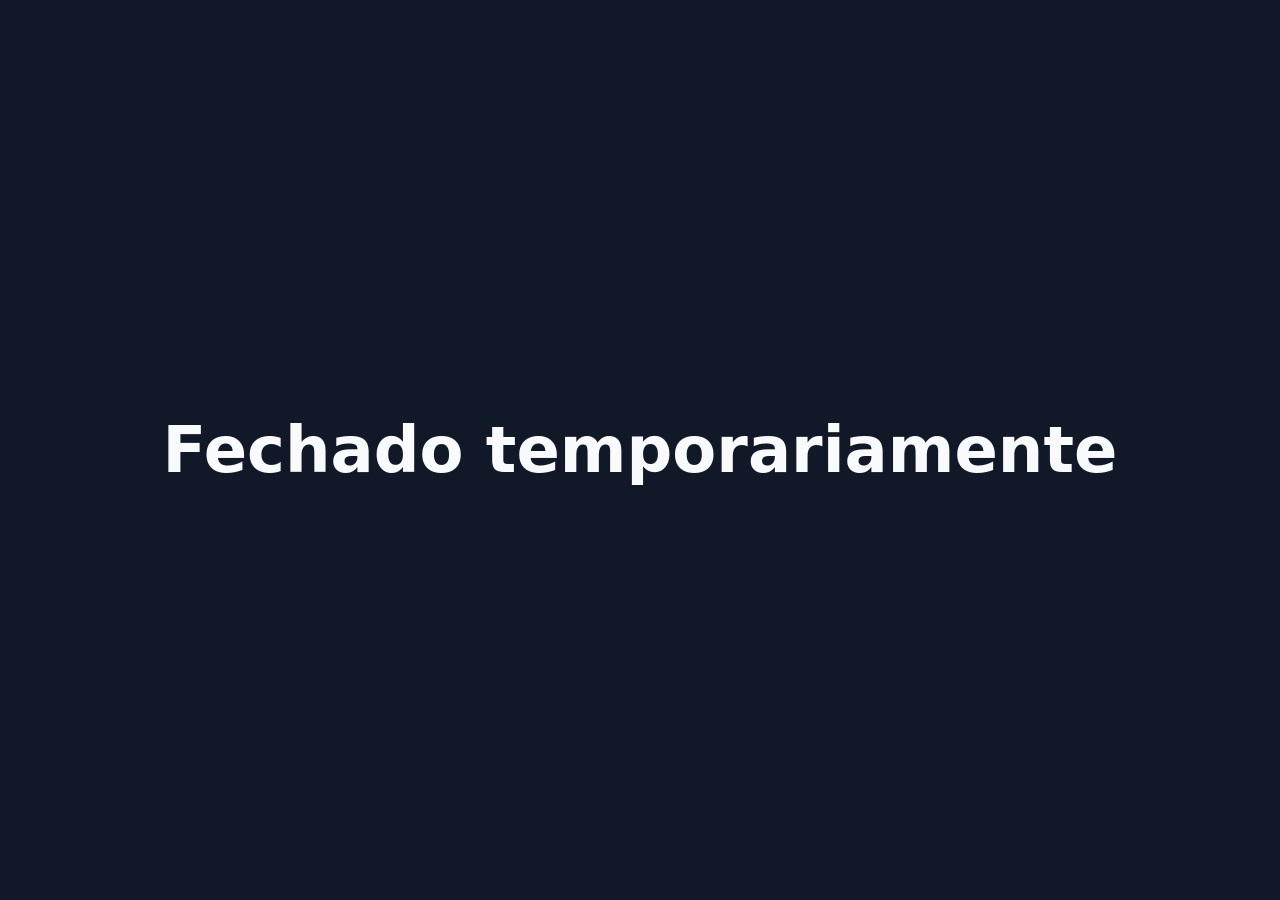
==== commit d9eb1741: "Temporarily close recipe pages" ====
--- a/index.html
+++ b/index.html
@@ -4,207 +4,34 @@
 <head>
     <meta charset="UTF-8">
     <meta name="viewport" content="width=device-width, initial-scale=1.0">
-    <title>Vale do Dragão Temporada 5 - Slayer Legend</title>
-    <link rel="preconnect" href="https://fonts.googleapis.com">
-    <link rel="preconnect" href="https://fonts.gstatic.com" crossorigin>
-    <link href="https://fonts.googleapis.com/css2?family=Inter:wght@400;600;700&display=swap" rel="stylesheet">
-    <link rel="stylesheet" href="style.css">
+    <title>Fechado temporariamente</title>
+    <style>
+        :root {
+            color-scheme: dark;
+            font-family: system-ui, sans-serif;
+            background: #111827;
+            color: #f9fafb;
+        }
+
+        body {
+            display: grid;
+            min-height: 100vh;
+            margin: 0;
+            place-items: center;
+            text-align: center;
+        }
+
+        h1 {
+            font-size: clamp(2rem, 6vw, 4rem);
+        }
+    </style>
 </head>
 
 <body>
 
-    <main class="container">
-
-        <section class="main-content">
-
-            <h1>Vale do Dragão Temporada 5 - Slayer Legend</h1>
-            <marquee>Snickers Lixo! - Dance, 2026&nbsp;&nbsp;&nbsp;&nbsp;sai dai mirai nikki - Pevin, 2026&nbsp;&nbsp;&nbsp;&nbsp;,conforme,&nbsp;&nbsp;&nbsp;&nbsp;calma rabo de fada - Pevin, 2026&nbsp;&nbsp;&nbsp;&nbsp;Ban no Tales&nbsp;&nbsp;&nbsp;&nbsp;Mamo pelo amor de deus - Tales, 2025</marquee>
-            <p class="subtitle">
-                Ingredientes e Receitas
-            </p>
-            <p class="credits">Desenvolvido por Kakalover e Dance - Agradecemos à Slayer Legend Community Discord, à Nazarick e a Jordan MooMoo (Enigma), proprietário da planilha fonte</p>
-            <p class="last-update">Última atualização: 23/09/2026 - v1.0</p>
-            <a class="catalog-link catalog-link-top" href="receitas.html">🍽️ Ver todas as receitas <span>→</span></a>
-
-            <!-- DAY SELECTOR -->
-            <div class="day-selector">
-                <button class="day-btn" data-day="Terca">🥗 Terça — Entradas</button>
-                <button class="day-btn" data-day="Quarta">🍖 Quarta — Pratos Principais</button>
-                <button class="day-btn" data-day="Quinta">🍰 Quinta — Sobremesas</button>
-            </div>
-
-            <!-- REGULAR INGREDIENTS -->
-            <section class="ingredients-section">
-                <h2>🛒 Ingredientes Regulares</h2>
-                <p class="section-note">Bote a quantidade antes de comprar os ingredientes do chef do mapa para ter o cálculo correto de gasto total de recursos para cada prato.</p>
-                <div class="ingredients">
-                    <div class="ingredient-box">
-                        <label for="Ovo"><img class="ingredient-icon" src="assets/ingredients/Ovo.png" alt=""> Ovo</label>
-                        <input id="Ovo" type="number" min="0" value="0">
-                    </div>
-                    <div class="ingredient-box">
-                        <label for="Trigo"><img class="ingredient-icon" src="assets/ingredients/Trigo.png" alt=""> Trigo</label>
-                        <input id="Trigo" type="number" min="0" value="0">
-                    </div>
-                    <div class="ingredient-box">
-                        <label for="Alface"><img class="ingredient-icon" src="assets/ingredients/Alface.png" alt=""> Alface</label>
-                        <input id="Alface" type="number" min="0" value="0">
-                    </div>
-                    <div class="ingredient-box">
-                        <label for="Carne"><img class="ingredient-icon" src="assets/ingredients/Carne.png" alt=""> Carne</label>
-                        <input id="Carne" type="number" min="0" value="0">
-                    </div>
-                    <div class="ingredient-box">
-                        <label for="Leite"><img class="ingredient-icon" src="assets/ingredients/Leite.png" alt=""> Leite</label>
-                        <input id="Leite" type="number" min="0" value="0">
-                    </div>
-                </div>
-            </section>
-
-            <!-- MAP CHEF -->
-            <section class="ingredients-section">
-                <h2>🧑‍🍳 Itens do Cozinheiro do Mapa</h2>
-
-                <div class="chefs-container">
-                    <div class="chef-card" data-chef="cedric">
-                        <div class="chef-header">👨‍🍳 Chef Cedric</div>
-                        <div class="chef-preview" aria-label="Ingredientes do Chef Cedric"></div>
-                        <label class="chef-checkbox purchased-checkbox"><input type="checkbox"> Eu já comprei os ingredientes, não reduza dos ingredientes regulares totais</label>
-                        <label class="chef-checkbox rune-checkbox"><input type="checkbox"> Obtive os ingredientes na runa, não reduza dos ingredientes regulares totais</label>
-                        <div class="chef-items">
-                            <div class="ingredient-box map-chef-item" data-id="Morango">
-                                <label><img class="ingredient-icon" src="assets/ingredients/Morango.png" alt=""> Morango</label>
-                                <div class="chef-cost-options" aria-label="Escolha o ingrediente usado para comprar Morango"></div>
-                                <input type="number" min="0" step="10" value="0">
-                            </div>
-                            <div class="ingredient-box map-chef-item" data-id="Cana-de-açúcar">
-                                <label><img class="ingredient-icon" src="assets/ingredients/Cana-de-açúcar.png" alt=""> Cana-de-açúcar</label>
-                                <div class="chef-cost-options" aria-label="Escolha o ingrediente usado para comprar Cana-de-açúcar"></div>
-                                <input type="number" min="0" step="10" value="0">
-                            </div>
-                        </div>
-                    </div>
-
-                    <div class="chef-card" data-chef="rosa">
-                        <div class="chef-header">👩‍🍳 Chef Rosa</div>
-                        <div class="chef-preview" aria-label="Ingredientes da Chef Rosa"></div>
-                        <label class="chef-checkbox purchased-checkbox"><input type="checkbox"> Eu já comprei os ingredientes, não reduza dos ingredientes regulares totais</label>
-                        <label class="chef-checkbox rune-checkbox"><input type="checkbox"> Obtive os ingredientes na runa, não reduza dos ingredientes regulares totais</label>
-                        <div class="chef-items">
-                            <div class="ingredient-box map-chef-item" data-id="Milho">
-                                <label><img class="ingredient-icon" src="assets/ingredients/Milho.png" alt=""> Milho</label>
-                                <div class="chef-cost-options" aria-label="Escolha o ingrediente usado para comprar Milho"></div>
-                                <input type="number" min="0" step="10" value="0">
-                            </div>
-                            <div class="ingredient-box map-chef-item" data-id="Amendoim">
-                                <label><img class="ingredient-icon" src="assets/ingredients/Amendoim.png" alt=""> Amendoim</label>
-                                <div class="chef-cost-options" aria-label="Escolha o ingrediente usado para comprar Amendoim"></div>
-                                <input type="number" min="0" step="10" value="0">
-                            </div>
-                        </div>
-                    </div>
-
-                    <div class="chef-card" data-chef="gene">
-                        <div class="chef-header">👨‍🍳 Chef Gene</div>
-                        <div class="chef-preview" aria-label="Ingredientes do Chef Gene"></div>
-                        <label class="chef-checkbox purchased-checkbox"><input type="checkbox"> Eu já comprei os ingredientes, não reduza dos ingredientes regulares totais</label>
-                        <label class="chef-checkbox rune-checkbox"><input type="checkbox"> Obtive os ingredientes na runa, não reduza dos ingredientes regulares totais</label>
-                        <div class="chef-items">
-                            <div class="ingredient-box map-chef-item" data-id="Camarão">
-                                <label><img class="ingredient-icon" src="assets/ingredients/Camarão.png" alt=""> Camarão</label>
-                                <div class="chef-cost-options" aria-label="Escolha o ingrediente usado para comprar Camarão"></div>
-                                <input type="number" min="0" step="10" value="0">
-                            </div>
-                            <div class="ingredient-box map-chef-item" data-id="Arroz">
-                                <label><img class="ingredient-icon" src="assets/ingredients/Arroz.png" alt=""> Arroz</label>
-                                <div class="chef-cost-options" aria-label="Escolha o ingrediente usado para comprar Arroz"></div>
-                                <input type="number" min="0" step="10" value="0">
-                            </div>
-                        </div>
-                    </div>
-
-                    <div class="chef-card" data-chef="arwen">
-                        <div class="chef-header">👩‍🍳 Chef Arwen</div>
-                        <div class="chef-preview" aria-label="Ingredientes da Chef Arwen"></div>
-                        <label class="chef-checkbox purchased-checkbox"><input type="checkbox"> Eu já comprei os ingredientes, não reduza dos ingredientes regulares totais</label>
-                        <label class="chef-checkbox rune-checkbox"><input type="checkbox"> Obtive os ingredientes na runa, não reduza dos ingredientes regulares totais</label>
-                        <div class="chef-items">
-                            <div class="ingredient-box map-chef-item" data-id="Batata">
-                                <label><img class="ingredient-icon" src="assets/ingredients/Batata.png" alt=""> Batata</label>
-                                <div class="chef-cost-options" aria-label="Escolha o ingrediente usado para comprar Batata"></div>
-                                <input type="number" min="0" step="10" value="0">
-                            </div>
-                            <div class="ingredient-box map-chef-item" data-id="Tomate">
-                                <label><img class="ingredient-icon" src="assets/ingredients/Tomate.png" alt=""> Tomate</label>
-                                <div class="chef-cost-options" aria-label="Escolha o ingrediente usado para comprar Tomate"></div>
-                                <input type="number" min="0" step="10" value="0">
-                            </div>
-                        </div>
-                    </div>
-                </div>
-
-                <p class="section-note chef-note">Escolha pelo ícone qual ingrediente regular será usado para comprar cada item do chef. A opção escolhida no primeiro item fica indisponível no segundo.<small>Depois da escolha, informe a quantidade para descontar o custo correspondente do ingrediente regular.</small></p>
-
-                <div id="cost-summary" class="cost-summary" style="display: none;">
-                    <strong>Custos para o Cozinheiro:</strong>
-                    <span id="cost-text"></span>
-                </div>
-            </section>
-
-            <!-- SPECIAL INGREDIENTS -->
-            <section class="ingredients-section">
-                <h2>✨ Itens Especiais</h2>
-                <div class="ingredients">
-                    <div class="ingredient-box">
-                        <label for="Manjericão"><img class="ingredient-icon" src="assets/ingredients/Manjericão.png" alt=""> Manjericão</label>
-                        <input id="Manjericão" type="number" min="0" value="0">
-                    </div>
-                    <div class="ingredient-box">
-                        <label for="Cacau"><img class="ingredient-icon" src="assets/ingredients/Cacau.png" alt=""> Cacau</label>
-                        <input id="Cacau" type="number" min="0" value="0">
-                    </div>
-                    <div class="ingredient-box">
-                        <label for="Caviar"><img class="ingredient-icon" src="assets/ingredients/Caviar.png" alt=""> Caviar</label>
-                        <input id="Caviar" type="number" min="0" value="0">
-                    </div>
-                    <div class="ingredient-box">
-                        <label for="Queijo"><img class="ingredient-icon" src="assets/ingredients/Queijo.png" alt=""> Queijo</label>
-                        <input id="Queijo" type="number" min="0" value="0">
-                    </div>
-                    <div class="ingredient-box">
-                        <label for="Pimenta"><img class="ingredient-icon" src="assets/ingredients/Pimenta.png" alt=""> Pimenta</label>
-                        <input id="Pimenta" type="number" min="0" value="0">
-                    </div>
-                    <div class="ingredient-box">
-                        <label for="Favo de mel"><img class="ingredient-icon" src="assets/ingredients/Favo de mel.png" alt=""> Favo de mel</label>
-                        <input id="Favo de mel" type="number" min="0" value="0">
-                    </div>
-                    <div class="ingredient-box">
-                        <label for="Trufa"><img class="ingredient-icon" src="assets/ingredients/Trufa.png" alt=""> Trufa</label>
-                        <input id="Trufa" type="number" min="0" value="0">
-                    </div>
-                    <div class="ingredient-box">
-                        <label for="Atum"><img class="ingredient-icon" src="assets/ingredients/Atum.png" alt=""> Atum</label>
-                        <input id="Atum" type="number" min="0" value="0">
-                    </div>
-                </div>
-            </section>
-
-        </section>
-
-        <aside id="results" class="results-panel">
-            <h2>🍽️ Pratos possíveis</h2>
-            <p class="empty-message">
-                Informe seus ingredientes para descobrir
-                quais pratos você consegue preparar.
-            </p>
-        </aside>
-
+    <main>
+        <h1>Fechado temporariamente</h1>
     </main>
-
-    <script src="script.js"></script>
-    <script data-goatcounter="https://receitadv.goatcounter.com/count"
-            async src="//gc.zgo.at/count.js"></script>
 
 </body>
 
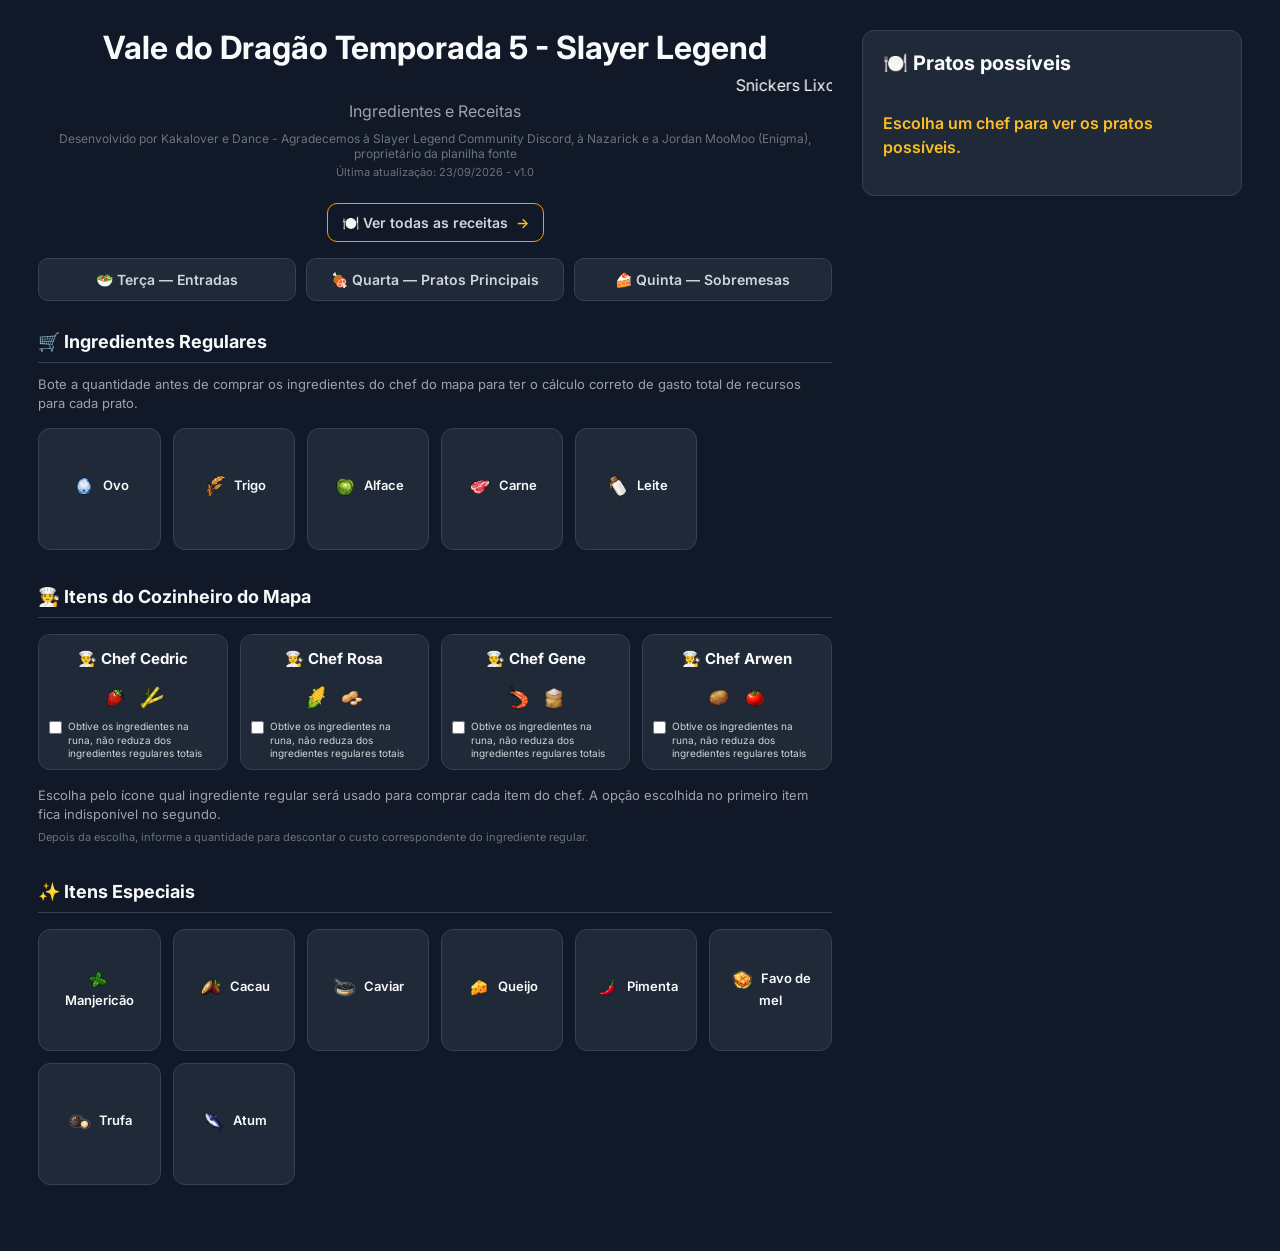
==== commit ed552e68: "Revert "Temporarily close recipe pages" This reverts commit d9eb17415bcc95a7dff8976700ed899e8378194a" ====
--- a/index.html
+++ b/index.html
@@ -4,35 +4,208 @@
 <head>
     <meta charset="UTF-8">
     <meta name="viewport" content="width=device-width, initial-scale=1.0">
-    <title>Fechado temporariamente</title>
-    <style>
-        :root {
-            color-scheme: dark;
-            font-family: system-ui, sans-serif;
-            background: #111827;
-            color: #f9fafb;
-        }
-
-        body {
-            display: grid;
-            min-height: 100vh;
-            margin: 0;
-            place-items: center;
-            text-align: center;
-        }
-
-        h1 {
-            font-size: clamp(2rem, 6vw, 4rem);
-        }
-    </style>
+    <title>Vale do Dragão Temporada 5 - Slayer Legend</title>
+    <link rel="preconnect" href="https://fonts.googleapis.com">
+    <link rel="preconnect" href="https://fonts.gstatic.com" crossorigin>
+    <link href="https://fonts.googleapis.com/css2?family=Inter:wght@400;600;700&display=swap" rel="stylesheet">
+    <link rel="stylesheet" href="style.css">
 </head>
 
 <body>
 
-    <main>
-        <h1>Fechado temporariamente</h1>
+    <main class="container">
+
+        <section class="main-content">
+
+            <h1>Vale do Dragão Temporada 5 - Slayer Legend</h1>
+            <marquee>Snickers Lixo! - Dance, 2026&nbsp;&nbsp;&nbsp;&nbsp;sai dai mirai nikki - Pevin, 2026&nbsp;&nbsp;&nbsp;&nbsp;,conforme,&nbsp;&nbsp;&nbsp;&nbsp;calma rabo de fada - Pevin, 2026&nbsp;&nbsp;&nbsp;&nbsp;Ban no Tales&nbsp;&nbsp;&nbsp;&nbsp;Mamo pelo amor de deus - Tales, 2025</marquee>
+            <p class="subtitle">
+                Ingredientes e Receitas
+            </p>
+            <p class="credits">Desenvolvido por Kakalover e Dance - Agradecemos à Slayer Legend Community Discord, à Nazarick e a Jordan MooMoo (Enigma), proprietário da planilha fonte</p>
+            <p class="last-update">Última atualização: 23/09/2026 - v1.0</p>
+            <a class="catalog-link catalog-link-top" href="receitas.html">🍽️ Ver todas as receitas <span>→</span></a>
+
+            <!-- DAY SELECTOR -->
+            <div class="day-selector">
+                <button class="day-btn" data-day="Terca">🥗 Terça — Entradas</button>
+                <button class="day-btn" data-day="Quarta">🍖 Quarta — Pratos Principais</button>
+                <button class="day-btn" data-day="Quinta">🍰 Quinta — Sobremesas</button>
+            </div>
+
+            <!-- REGULAR INGREDIENTS -->
+            <section class="ingredients-section">
+                <h2>🛒 Ingredientes Regulares</h2>
+                <p class="section-note">Bote a quantidade antes de comprar os ingredientes do chef do mapa para ter o cálculo correto de gasto total de recursos para cada prato.</p>
+                <div class="ingredients">
+                    <div class="ingredient-box">
+                        <label for="Ovo"><img class="ingredient-icon" src="assets/ingredients/Ovo.png" alt=""> Ovo</label>
+                        <input id="Ovo" type="number" min="0" value="0">
+                    </div>
+                    <div class="ingredient-box">
+                        <label for="Trigo"><img class="ingredient-icon" src="assets/ingredients/Trigo.png" alt=""> Trigo</label>
+                        <input id="Trigo" type="number" min="0" value="0">
+                    </div>
+                    <div class="ingredient-box">
+                        <label for="Alface"><img class="ingredient-icon" src="assets/ingredients/Alface.png" alt=""> Alface</label>
+                        <input id="Alface" type="number" min="0" value="0">
+                    </div>
+                    <div class="ingredient-box">
+                        <label for="Carne"><img class="ingredient-icon" src="assets/ingredients/Carne.png" alt=""> Carne</label>
+                        <input id="Carne" type="number" min="0" value="0">
+                    </div>
+                    <div class="ingredient-box">
+                        <label for="Leite"><img class="ingredient-icon" src="assets/ingredients/Leite.png" alt=""> Leite</label>
+                        <input id="Leite" type="number" min="0" value="0">
+                    </div>
+                </div>
+            </section>
+
+            <!-- MAP CHEF -->
+            <section class="ingredients-section">
+                <h2>🧑‍🍳 Itens do Cozinheiro do Mapa</h2>
+
+                <div class="chefs-container">
+                    <div class="chef-card" data-chef="cedric">
+                        <div class="chef-header">👨‍🍳 Chef Cedric</div>
+                        <div class="chef-preview" aria-label="Ingredientes do Chef Cedric"></div>
+                        <label class="chef-checkbox purchased-checkbox"><input type="checkbox"> Eu já comprei os ingredientes, não reduza dos ingredientes regulares totais</label>
+                        <label class="chef-checkbox rune-checkbox"><input type="checkbox"> Obtive os ingredientes na runa, não reduza dos ingredientes regulares totais</label>
+                        <div class="chef-items">
+                            <div class="ingredient-box map-chef-item" data-id="Morango">
+                                <label><img class="ingredient-icon" src="assets/ingredients/Morango.png" alt=""> Morango</label>
+                                <div class="chef-cost-options" aria-label="Escolha o ingrediente usado para comprar Morango"></div>
+                                <input type="number" min="0" step="10" value="0">
+                            </div>
+                            <div class="ingredient-box map-chef-item" data-id="Cana-de-açúcar">
+                                <label><img class="ingredient-icon" src="assets/ingredients/Cana-de-açúcar.png" alt=""> Cana-de-açúcar</label>
+                                <div class="chef-cost-options" aria-label="Escolha o ingrediente usado para comprar Cana-de-açúcar"></div>
+                                <input type="number" min="0" step="10" value="0">
+                            </div>
+                        </div>
+                    </div>
+
+                    <div class="chef-card" data-chef="rosa">
+                        <div class="chef-header">👩‍🍳 Chef Rosa</div>
+                        <div class="chef-preview" aria-label="Ingredientes da Chef Rosa"></div>
+                        <label class="chef-checkbox purchased-checkbox"><input type="checkbox"> Eu já comprei os ingredientes, não reduza dos ingredientes regulares totais</label>
+                        <label class="chef-checkbox rune-checkbox"><input type="checkbox"> Obtive os ingredientes na runa, não reduza dos ingredientes regulares totais</label>
+                        <div class="chef-items">
+                            <div class="ingredient-box map-chef-item" data-id="Milho">
+                                <label><img class="ingredient-icon" src="assets/ingredients/Milho.png" alt=""> Milho</label>
+                                <div class="chef-cost-options" aria-label="Escolha o ingrediente usado para comprar Milho"></div>
+                                <input type="number" min="0" step="10" value="0">
+                            </div>
+                            <div class="ingredient-box map-chef-item" data-id="Amendoim">
+                                <label><img class="ingredient-icon" src="assets/ingredients/Amendoim.png" alt=""> Amendoim</label>
+                                <div class="chef-cost-options" aria-label="Escolha o ingrediente usado para comprar Amendoim"></div>
+                                <input type="number" min="0" step="10" value="0">
+                            </div>
+                        </div>
+                    </div>
+
+                    <div class="chef-card" data-chef="gene">
+                        <div class="chef-header">👨‍🍳 Chef Gene</div>
+                        <div class="chef-preview" aria-label="Ingredientes do Chef Gene"></div>
+                        <label class="chef-checkbox purchased-checkbox"><input type="checkbox"> Eu já comprei os ingredientes, não reduza dos ingredientes regulares totais</label>
+                        <label class="chef-checkbox rune-checkbox"><input type="checkbox"> Obtive os ingredientes na runa, não reduza dos ingredientes regulares totais</label>
+                        <div class="chef-items">
+                            <div class="ingredient-box map-chef-item" data-id="Camarão">
+                                <label><img class="ingredient-icon" src="assets/ingredients/Camarão.png" alt=""> Camarão</label>
+                                <div class="chef-cost-options" aria-label="Escolha o ingrediente usado para comprar Camarão"></div>
+                                <input type="number" min="0" step="10" value="0">
+                            </div>
+                            <div class="ingredient-box map-chef-item" data-id="Arroz">
+                                <label><img class="ingredient-icon" src="assets/ingredients/Arroz.png" alt=""> Arroz</label>
+                                <div class="chef-cost-options" aria-label="Escolha o ingrediente usado para comprar Arroz"></div>
+                                <input type="number" min="0" step="10" value="0">
+                            </div>
+                        </div>
+                    </div>
+
+                    <div class="chef-card" data-chef="arwen">
+                        <div class="chef-header">👩‍🍳 Chef Arwen</div>
+                        <div class="chef-preview" aria-label="Ingredientes da Chef Arwen"></div>
+                        <label class="chef-checkbox purchased-checkbox"><input type="checkbox"> Eu já comprei os ingredientes, não reduza dos ingredientes regulares totais</label>
+                        <label class="chef-checkbox rune-checkbox"><input type="checkbox"> Obtive os ingredientes na runa, não reduza dos ingredientes regulares totais</label>
+                        <div class="chef-items">
+                            <div class="ingredient-box map-chef-item" data-id="Batata">
+                                <label><img class="ingredient-icon" src="assets/ingredients/Batata.png" alt=""> Batata</label>
+                                <div class="chef-cost-options" aria-label="Escolha o ingrediente usado para comprar Batata"></div>
+                                <input type="number" min="0" step="10" value="0">
+                            </div>
+                            <div class="ingredient-box map-chef-item" data-id="Tomate">
+                                <label><img class="ingredient-icon" src="assets/ingredients/Tomate.png" alt=""> Tomate</label>
+                                <div class="chef-cost-options" aria-label="Escolha o ingrediente usado para comprar Tomate"></div>
+                                <input type="number" min="0" step="10" value="0">
+                            </div>
+                        </div>
+                    </div>
+                </div>
+
+                <p class="section-note chef-note">Escolha pelo ícone qual ingrediente regular será usado para comprar cada item do chef. A opção escolhida no primeiro item fica indisponível no segundo.<small>Depois da escolha, informe a quantidade para descontar o custo correspondente do ingrediente regular.</small></p>
+
+                <div id="cost-summary" class="cost-summary" style="display: none;">
+                    <strong>Custos para o Cozinheiro:</strong>
+                    <span id="cost-text"></span>
+                </div>
+            </section>
+
+            <!-- SPECIAL INGREDIENTS -->
+            <section class="ingredients-section">
+                <h2>✨ Itens Especiais</h2>
+                <div class="ingredients">
+                    <div class="ingredient-box">
+                        <label for="Manjericão"><img class="ingredient-icon" src="assets/ingredients/Manjericão.png" alt=""> Manjericão</label>
+                        <input id="Manjericão" type="number" min="0" value="0">
+                    </div>
+                    <div class="ingredient-box">
+                        <label for="Cacau"><img class="ingredient-icon" src="assets/ingredients/Cacau.png" alt=""> Cacau</label>
+                        <input id="Cacau" type="number" min="0" value="0">
+                    </div>
+                    <div class="ingredient-box">
+                        <label for="Caviar"><img class="ingredient-icon" src="assets/ingredients/Caviar.png" alt=""> Caviar</label>
+                        <input id="Caviar" type="number" min="0" value="0">
+                    </div>
+                    <div class="ingredient-box">
+                        <label for="Queijo"><img class="ingredient-icon" src="assets/ingredients/Queijo.png" alt=""> Queijo</label>
+                        <input id="Queijo" type="number" min="0" value="0">
+                    </div>
+                    <div class="ingredient-box">
+                        <label for="Pimenta"><img class="ingredient-icon" src="assets/ingredients/Pimenta.png" alt=""> Pimenta</label>
+                        <input id="Pimenta" type="number" min="0" value="0">
+                    </div>
+                    <div class="ingredient-box">
+                        <label for="Favo de mel"><img class="ingredient-icon" src="assets/ingredients/Favo de mel.png" alt=""> Favo de mel</label>
+                        <input id="Favo de mel" type="number" min="0" value="0">
+                    </div>
+                    <div class="ingredient-box">
+                        <label for="Trufa"><img class="ingredient-icon" src="assets/ingredients/Trufa.png" alt=""> Trufa</label>
+                        <input id="Trufa" type="number" min="0" value="0">
+                    </div>
+                    <div class="ingredient-box">
+                        <label for="Atum"><img class="ingredient-icon" src="assets/ingredients/Atum.png" alt=""> Atum</label>
+                        <input id="Atum" type="number" min="0" value="0">
+                    </div>
+                </div>
+            </section>
+
+        </section>
+
+        <aside id="results" class="results-panel">
+            <h2>🍽️ Pratos possíveis</h2>
+            <p class="empty-message">
+                Informe seus ingredientes para descobrir
+                quais pratos você consegue preparar.
+            </p>
+        </aside>
+
     </main>
 
+    <script src="script.js"></script>
+    <script data-goatcounter="https://receitadv.goatcounter.com/count"
+            async src="//gc.zgo.at/count.js"></script>
+
 </body>
 
 </html>
--- a/style.css
+++ b/style.css
@@ -0,0 +1,704 @@
+* {
+    box-sizing: border-box;
+}
+
+body {
+    margin: 0;
+    min-height: 100vh;
+    font-family: 'Inter', Arial, sans-serif;
+    background: #111827;
+    color: #f9fafb;
+}
+
+
+/* =========================================================
+   LAYOUT
+   ========================================================= */
+
+.container {
+    width: min(1400px, 94%);
+    margin: 0 auto;
+    padding: 30px 0;
+    display: grid;
+    grid-template-columns: minmax(0, 1fr) 380px;
+    gap: 30px;
+    align-items: start;
+}
+
+.main-content {
+    min-width: 0;
+}
+
+h1 {
+    text-align: center;
+    margin: 0 0 8px;
+    font-size: 32px;
+    line-height: 1.15;
+}
+
+.subtitle {
+    text-align: center;
+    color: #9ca3af;
+    margin: 0 0 8px;
+    line-height: 1.5;
+}
+
+.credits,
+.last-update {
+    text-align: center;
+    color: #6b7280;
+    font-size: 12px;
+    margin: 0 0 4px;
+}
+
+.last-update {
+    font-size: 11px;
+    margin-bottom: 24px;
+}
+
+.day-selector {
+    display: flex;
+    gap: 10px;
+    margin-bottom: 30px;
+    flex-wrap: wrap;
+}
+
+.day-btn {
+    flex: 1;
+    min-width: 130px;
+    background: #1f2937;
+    color: #d1d5db;
+    border: 1px solid #374151;
+    padding: 12px 10px;
+    border-radius: 10px;
+    cursor: pointer;
+    font-weight: 600;
+    font-family: inherit;
+    font-size: 14px;
+    transition: border-color 0.2s, background 0.2s, color 0.2s;
+    text-align: center;
+}
+
+.day-btn:hover {
+    border-color: #f59e0b;
+    color: #f9fafb;
+}
+
+.day-btn.active {
+    background: #f59e0b;
+    color: #111827;
+    border-color: #f59e0b;
+}
+
+.catalog-link {
+    display: inline-block;
+    width: fit-content;
+    margin: 0 0 16px;
+    padding: 10px 14px;
+    border: 1px solid #f59e0b;
+    border-radius: 10px;
+    color: #d1d5db;
+    font-size: 14px;
+    font-weight: 600;
+    text-decoration: none;
+    transition: background 0.2s, color 0.2s, transform 0.2s;
+}
+
+.catalog-link-top {
+    display: block;
+    margin: 0 auto 16px;
+}
+
+.catalog-link:hover {
+    color: #111827;
+    background: #f59e0b;
+    transform: translateY(-1px);
+}
+
+.catalog-link span {
+    margin-left: 4px;
+    color: #fbbf24;
+}
+
+.catalog-link:hover span {
+    color: #111827;
+}
+
+
+/* =========================================================
+   INGREDIENT SECTIONS
+   ========================================================= */
+
+.ingredients-section {
+    margin-bottom: 36px;
+}
+
+.ingredients-section h2 {
+    margin: 0 0 16px;
+    font-size: 18px;
+    padding-bottom: 10px;
+    border-bottom: 1px solid #374151;
+}
+
+.section-note {
+    color: #9ca3af;
+    font-size: 13px;
+    line-height: 1.5;
+    margin: -4px 0 14px;
+}
+
+.chef-note {
+    margin: 16px 0 0;
+}
+
+.chef-note small {
+    display: block;
+    margin-top: 4px;
+    color: #6b7280;
+    font-size: 11px;
+}
+
+/* Square grid */
+.ingredients {
+    display: grid;
+    grid-template-columns: repeat(auto-fill, minmax(120px, 1fr));
+    gap: 12px;
+}
+
+/* Default box: icon + name only, click to reveal counter */
+.ingredient-box {
+    background: #1f2937;
+    border: 1px solid #374151;
+    border-radius: 12px;
+    padding: 14px 10px;
+    cursor: pointer;
+    text-align: center;
+    aspect-ratio: 1;
+    display: flex;
+    flex-direction: column;
+    justify-content: center;
+    align-items: center;
+    transition: border-color 0.2s, transform 0.1s;
+}
+
+.ingredient-box:hover {
+    border-color: #4b5563;
+    transform: scale(1.02);
+}
+
+.ingredient-box.active {
+    border-color: #f59e0b;
+}
+
+.ingredient-box label {
+    display: block;
+    font-weight: 600;
+    font-size: 13px;
+    word-break: break-word;
+    line-height: 1.3;
+    margin-bottom: 6px;
+}
+
+/* Regular/Special: input hidden until .active */
+.ingredients-section > .ingredients .ingredient-box input {
+    display: none;
+    width: 60%;
+    text-align: center;
+    padding: 6px 8px;
+    border-radius: 8px;
+    border: 1px solid #4b5563;
+    background: #111827;
+    color: white;
+    font-size: 15px;
+    outline: none;
+    font-family: inherit;
+}
+
+.ingredients-section > .ingredients .ingredient-box.active input {
+    display: block;
+}
+
+.ingredient-box input:focus {
+    border-color: #f59e0b;
+    box-shadow: 0 0 0 2px rgba(245,158,11,0.15);
+}
+
+
+/* =========================================================
+   CHEF CARDS
+   ========================================================= */
+
+.chefs-container {
+    display: grid;
+    grid-template-columns: repeat(auto-fill, minmax(170px, 1fr));
+    gap: 12px;
+}
+
+.chef-card {
+    width: 100%;
+    min-width: 0;
+    background: #1f2937;
+    border: 1px solid #374151;
+    border-radius: 12px;
+    overflow: hidden;
+    transition: border-color 0.2s, transform 0.2s;
+}
+
+.chef-card.active {
+    border-color: #f59e0b;
+}
+
+.chef-card.rune-active {
+    border-color: #38bdf8;
+}
+
+.chef-card.chef-blocked {
+    border-color: #ef4444;
+    transform: translateX(3px);
+}
+
+.chef-header {
+    padding: 14px;
+    font-weight: 700;
+    font-size: 15px;
+    cursor: pointer;
+    text-align: center;
+    user-select: none;
+    background: #1f2937;
+    transition: background 0.2s;
+}
+
+.chef-header:hover {
+    background: #374151;
+}
+
+.chef-clear {
+    display: none;
+    margin: 0 10px 8px;
+    width: calc(100% - 20px);
+    padding: 6px 8px;
+    border: 1px solid #4b5563;
+    border-radius: 8px;
+    background: transparent;
+    color: #d1d5db;
+    cursor: pointer;
+    font: inherit;
+    font-size: 11px;
+}
+
+.chef-clear:hover {
+    border-color: #f59e0b;
+    color: #f59e0b;
+}
+
+.chef-card.active .chef-clear {
+    display: block;
+}
+
+.chef-checkbox {
+    display: none;
+    gap: 6px;
+    align-items: flex-start;
+    padding: 0 10px 8px;
+    color: #d1d5db;
+    font-size: 11px;
+    line-height: 1.35;
+    cursor: pointer;
+}
+
+.chef-card.active .purchased-checkbox {
+    display: flex;
+}
+
+.chef-card.rune-active .purchased-checkbox {
+    display: none;
+}
+
+.chef-card .rune-checkbox {
+    display: flex;
+    padding: 0 10px 8px;
+    font-size: 10px;
+}
+
+.chef-card.rune-active .rune-checkbox {
+    color: #7dd3fc;
+}
+
+.chef-checkbox input {
+    flex: 0 0 auto;
+    margin: 1px 0 0;
+    accent-color: #f59e0b;
+}
+
+.chef-preview {
+    display: flex;
+    gap: 6px;
+    justify-content: center;
+    min-height: 34px;
+    padding: 0 10px 8px;
+}
+
+.chef-preview img {
+    width: 30px;
+    height: 30px;
+    object-fit: contain;
+}
+
+.chef-items {
+    display: none;
+    flex-direction: column;
+    gap: 12px;
+    padding: 12px;
+    background: #111827;
+}
+
+.chef-card.active .chef-items {
+    display: flex;
+}
+
+/* Map chef items: always show input (no click-to-reveal) */
+.map-chef-item {
+    width: 100%;
+    min-width: 0;
+    height: auto !important;
+    min-height: 118px;
+    aspect-ratio: auto !important;
+    padding: 12px !important;
+    cursor: default !important;
+    border: 1px solid #374151;
+    border-radius: 10px;
+}
+
+.map-chef-item label {
+    flex: 0 0 auto;
+    margin-bottom: 10px !important;
+}
+
+.chef-cost-options {
+    display: flex;
+    justify-content: center;
+    gap: 6px;
+    margin: 4px 0 2px;
+}
+
+.chef-cost-btn {
+    width: 30px;
+    height: 30px;
+    padding: 3px;
+    border: 1px solid #4b5563;
+    border-radius: 8px;
+    background: #1f2937;
+    cursor: pointer;
+    touch-action: manipulation;
+    transition: border-color 0.2s, background 0.2s, opacity 0.2s;
+}
+
+.chef-cost-btn:hover {
+    border-color: #f59e0b;
+}
+
+.chef-cost-btn.selected {
+    border-color: #f59e0b;
+    background: rgba(245, 158, 11, 0.18);
+    box-shadow: 0 0 0 1px #f59e0b;
+}
+
+.chef-cost-btn:disabled {
+    opacity: 0.25;
+    cursor: not-allowed;
+}
+
+.chef-cost-btn img {
+    width: 22px;
+    height: 22px;
+    object-fit: contain;
+}
+
+.chef-cost-selection {
+    display: block;
+    min-height: 15px;
+    margin: 2px 0 6px;
+    color: #fbbf24;
+    font-size: 10px;
+    line-height: 1.3;
+}
+
+.map-chef-item:not(.cost-selected) .chef-cost-selection {
+    display: none;
+}
+
+/* Reveal the counter only after selecting a cost ingredient */
+.map-chef-item input {
+    display: none !important;
+    width: 80%;
+    text-align: center;
+    padding: 6px 8px;
+    border-radius: 8px;
+    border: 1px solid #4b5563;
+    background: #1f2937;
+    color: white;
+    font-size: 15px;
+    outline: none;
+    font-family: inherit;
+}
+
+.map-chef-item.cost-selected input {
+    display: block !important;
+    margin: 8px auto 0;
+}
+
+.map-chef-item input:focus {
+    border-color: #f59e0b;
+    box-shadow: 0 0 0 2px rgba(245,158,11,0.15);
+}
+
+.map-chef-item.disabled {
+    opacity: 0.45;
+    pointer-events: none;
+}
+
+.map-chef-item.cannot-afford {
+    opacity: 0.45;
+}
+
+.map-chef-item.cannot-afford input {
+    border-color: #ef4444;
+}
+
+.ingredient-warning {
+    display: block;
+    margin-top: 7px;
+    color: #fca5a5;
+    font-size: 10px;
+    line-height: 1.3;
+}
+
+/* Cost summary */
+.cost-summary {
+    margin-top: 16px;
+    padding: 12px 16px;
+    background: #1f2937;
+    border-radius: 8px;
+    border: 1px solid #f59e0b;
+    color: #f59e0b;
+    font-size: 14px;
+}
+
+
+/* =========================================================
+   RESULTS PANEL
+   ========================================================= */
+
+.results-panel {
+    position: sticky;
+    top: 20px;
+    background: #1f2937;
+    border: 1px solid #374151;
+    border-radius: 12px;
+    padding: 20px;
+    max-height: calc(100vh - 40px);
+    overflow-y: auto;
+}
+
+.results-panel h2 {
+    margin: 0 0 20px;
+    font-size: 20px;
+}
+
+.empty-message {
+    color: #9ca3af;
+    line-height: 1.5;
+    margin: 0;
+}
+
+
+/* =========================================================
+   RECIPE CARDS
+   ========================================================= */
+
+.recipe {
+    background: #111827;
+    border: 1px solid #374151;
+    border-radius: 10px;
+    padding: 15px;
+    margin-bottom: 12px;
+}
+
+.recipe-image {
+    display: block;
+    width: 100%;
+    max-height: 72px;
+    object-fit: contain;
+    margin-bottom: 12px;
+    border-radius: 8px;
+    background: #1f2937;
+}
+
+.recipe:last-child {
+    margin-bottom: 0;
+}
+
+.recipe h3 {
+    margin: 0 0 7px;
+    font-size: 17px;
+    line-height: 1.3;
+}
+
+.recipe-info {
+    color: #9ca3af;
+    font-size: 13px;
+    margin-bottom: 10px;
+}
+
+.recipe-bonus {
+    margin-top: 10px;
+    padding-top: 8px;
+    border-top: 1px solid #374151;
+    color: #a7f3d0;
+    font-size: 11px;
+    line-height: 1.4;
+}
+
+.chef-required-message {
+    padding: 16px 0;
+    color: #fbbf24;
+    font-weight: 600;
+}
+
+.recipe-portions {
+    display: none;
+    font-size: 16px;
+    font-weight: bold;
+    color: #f59e0b;
+}
+
+.recipe-ingredients {
+    margin-top: 10px;
+    color: #d1d5db;
+    font-size: 13px;
+    line-height: 1.5;
+}
+
+.recipe-ingredient {
+    display: inline-flex;
+    gap: 4px;
+    align-items: center;
+    white-space: nowrap;
+}
+
+.recipe-ingredient img {
+    width: 20px;
+    height: 20px;
+    object-fit: contain;
+    vertical-align: middle;
+}
+
+.ingredient-icon {
+    width: 26px;
+    height: 26px;
+    margin-right: 3px;
+    object-fit: contain;
+    vertical-align: middle;
+}
+
+.recipe-ingredient {
+    display: inline-flex;
+    gap: 4px;
+    align-items: center;
+    white-space: nowrap;
+}
+
+.recipe-ingredient img {
+    width: 20px;
+    height: 20px;
+    object-fit: contain;
+    vertical-align: middle;
+}
+
+.recipe.highlight {
+    border-color: #f59e0b;
+    box-shadow: 0 0 12px rgba(245,158,11,0.2);
+}
+
+.recipe.highlight::before {
+    content: "✨ Destaque do Dia";
+    display: inline-block;
+    background: #f59e0b;
+    color: #111827;
+    font-size: 11px;
+    font-weight: bold;
+    padding: 3px 8px;
+    border-radius: 10px;
+    margin-bottom: 8px;
+}
+
+.recipe.dimmed {
+    opacity: 0.4;
+}
+
+.suggestions-heading {
+    margin: 22px 0 12px;
+    padding-top: 16px;
+    border-top: 1px solid #374151;
+    color: #fbbf24;
+    font-size: 15px;
+}
+
+.recipe-suggestion {
+    border-style: dashed;
+    border-color: #6b7280;
+    opacity: 0.82;
+}
+
+.trade-suggestion {
+    margin-top: 8px;
+    color: #fbbf24;
+    font-size: 12px;
+    font-weight: 700;
+}
+
+
+/* =========================================================
+   SCROLLBAR
+   ========================================================= */
+
+.results-panel::-webkit-scrollbar { width: 7px; }
+.results-panel::-webkit-scrollbar-track { background: #111827; border-radius: 10px; }
+.results-panel::-webkit-scrollbar-thumb { background: #4b5563; border-radius: 10px; }
+.results-panel::-webkit-scrollbar-thumb:hover { background: #6b7280; }
+
+
+/* =========================================================
+   RESPONSIVE
+   ========================================================= */
+
+@media (max-width: 1100px) {
+    .container { grid-template-columns: minmax(0, 1fr) 320px; }
+}
+
+@media (max-width: 800px) {
+    .container { grid-template-columns: 1fr; }
+    .results-panel { position: static; max-height: none; order: 2; }
+}
+
+@media (max-width: 500px) {
+    .container { width: 92%; padding: 16px 0 24px; gap: 22px; }
+    h1 { font-size: 24px; line-height: 1.18; }
+    .subtitle { font-size: 14px; }
+    .credits { font-size: 11px; line-height: 1.4; }
+    .last-update { margin-bottom: 16px; }
+    .catalog-link { width: 100%; text-align: center; }
+    .ingredients { grid-template-columns: repeat(2, minmax(0, 1fr)); gap: 9px; }
+    .ingredient-box { height: 128px; min-height: 0; padding: 10px 6px; aspect-ratio: auto; }
+    .ingredients-section h2 { font-size: 17px; }
+    .chefs-container { grid-template-columns: 1fr; }
+    .chef-items { gap: 14px; padding: 14px; }
+    .map-chef-item { height: auto !important; min-height: 142px; padding: 14px !important; }
+    .chef-cost-options { gap: 8px; margin-top: 6px; }
+    .chef-cost-btn { width: 42px; height: 42px; padding: 6px; }
+    .chef-cost-btn img { width: 28px; height: 28px; }
+    .map-chef-item.cost-selected input { width: min(180px, 100%); }
+    .day-selector { flex-direction: column; }
+    .day-btn { min-height: 48px; }
+    .results-panel { padding: 16px; }
+}
